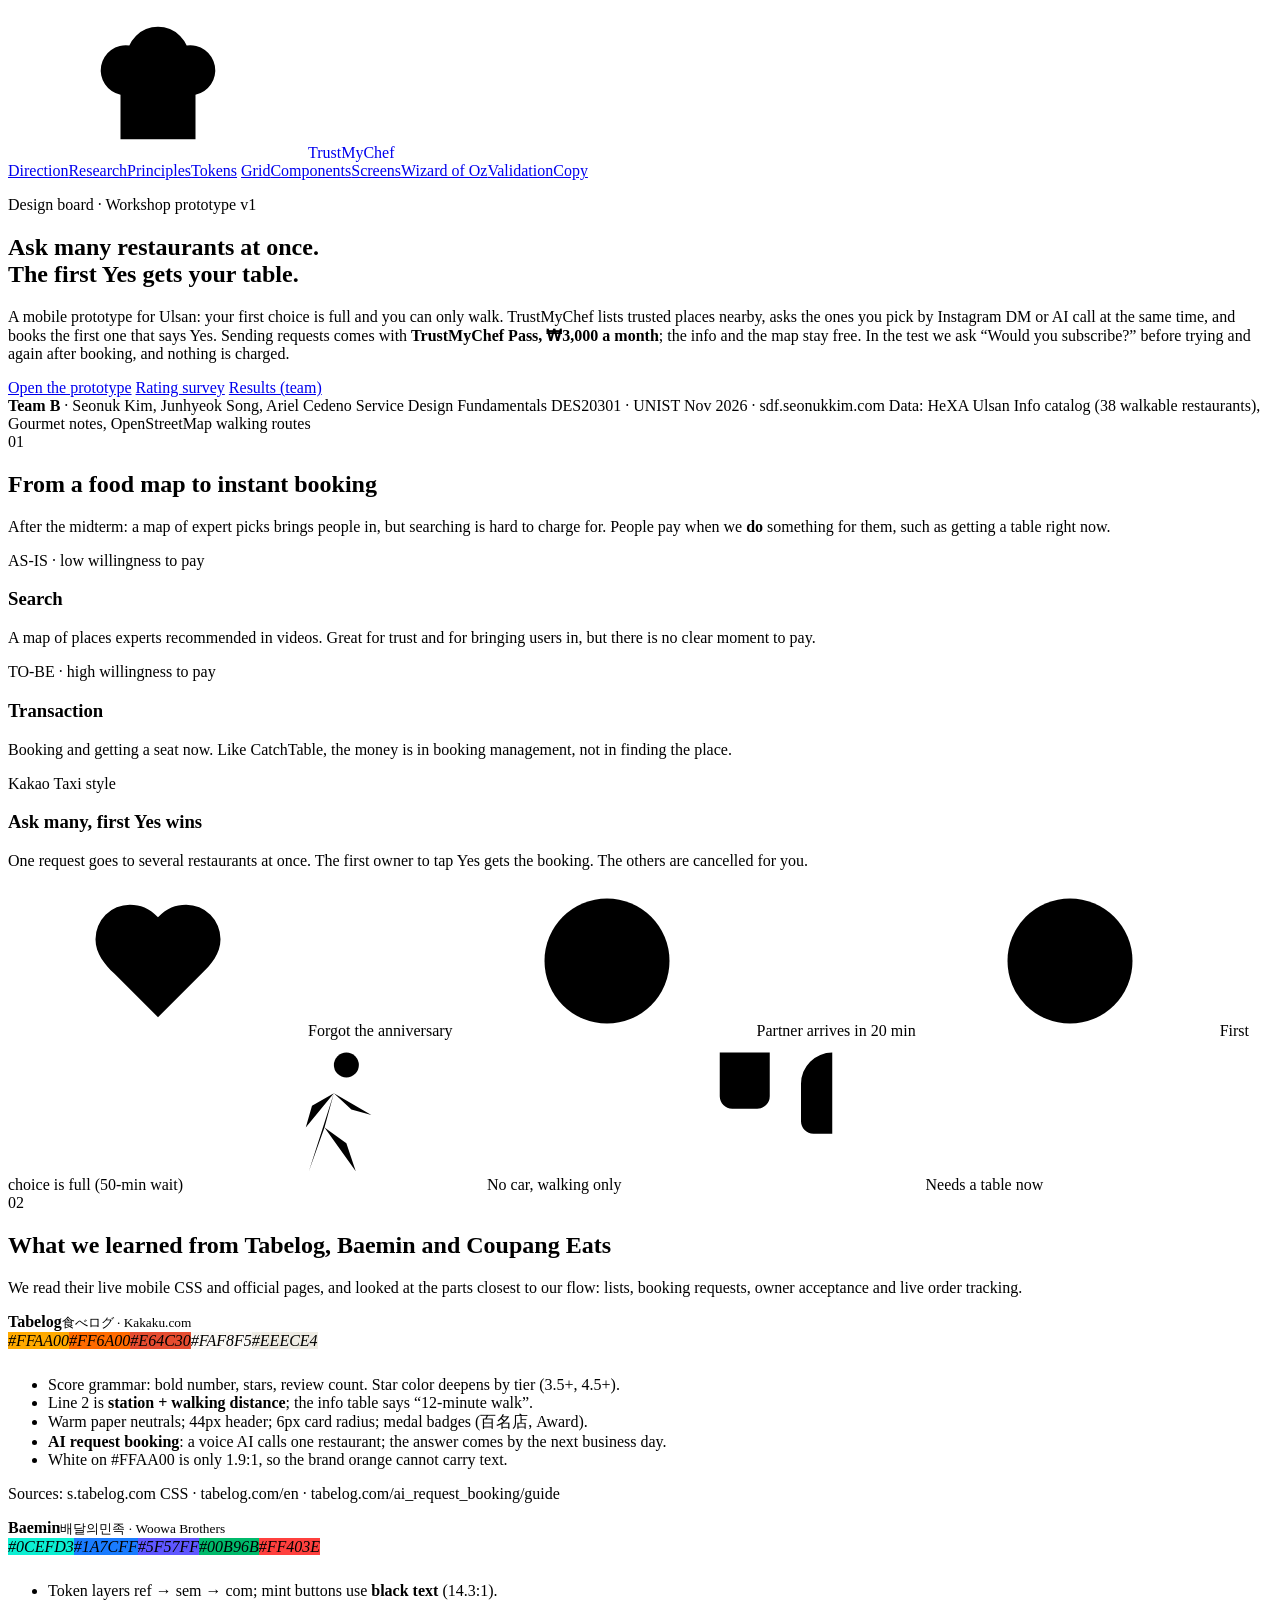
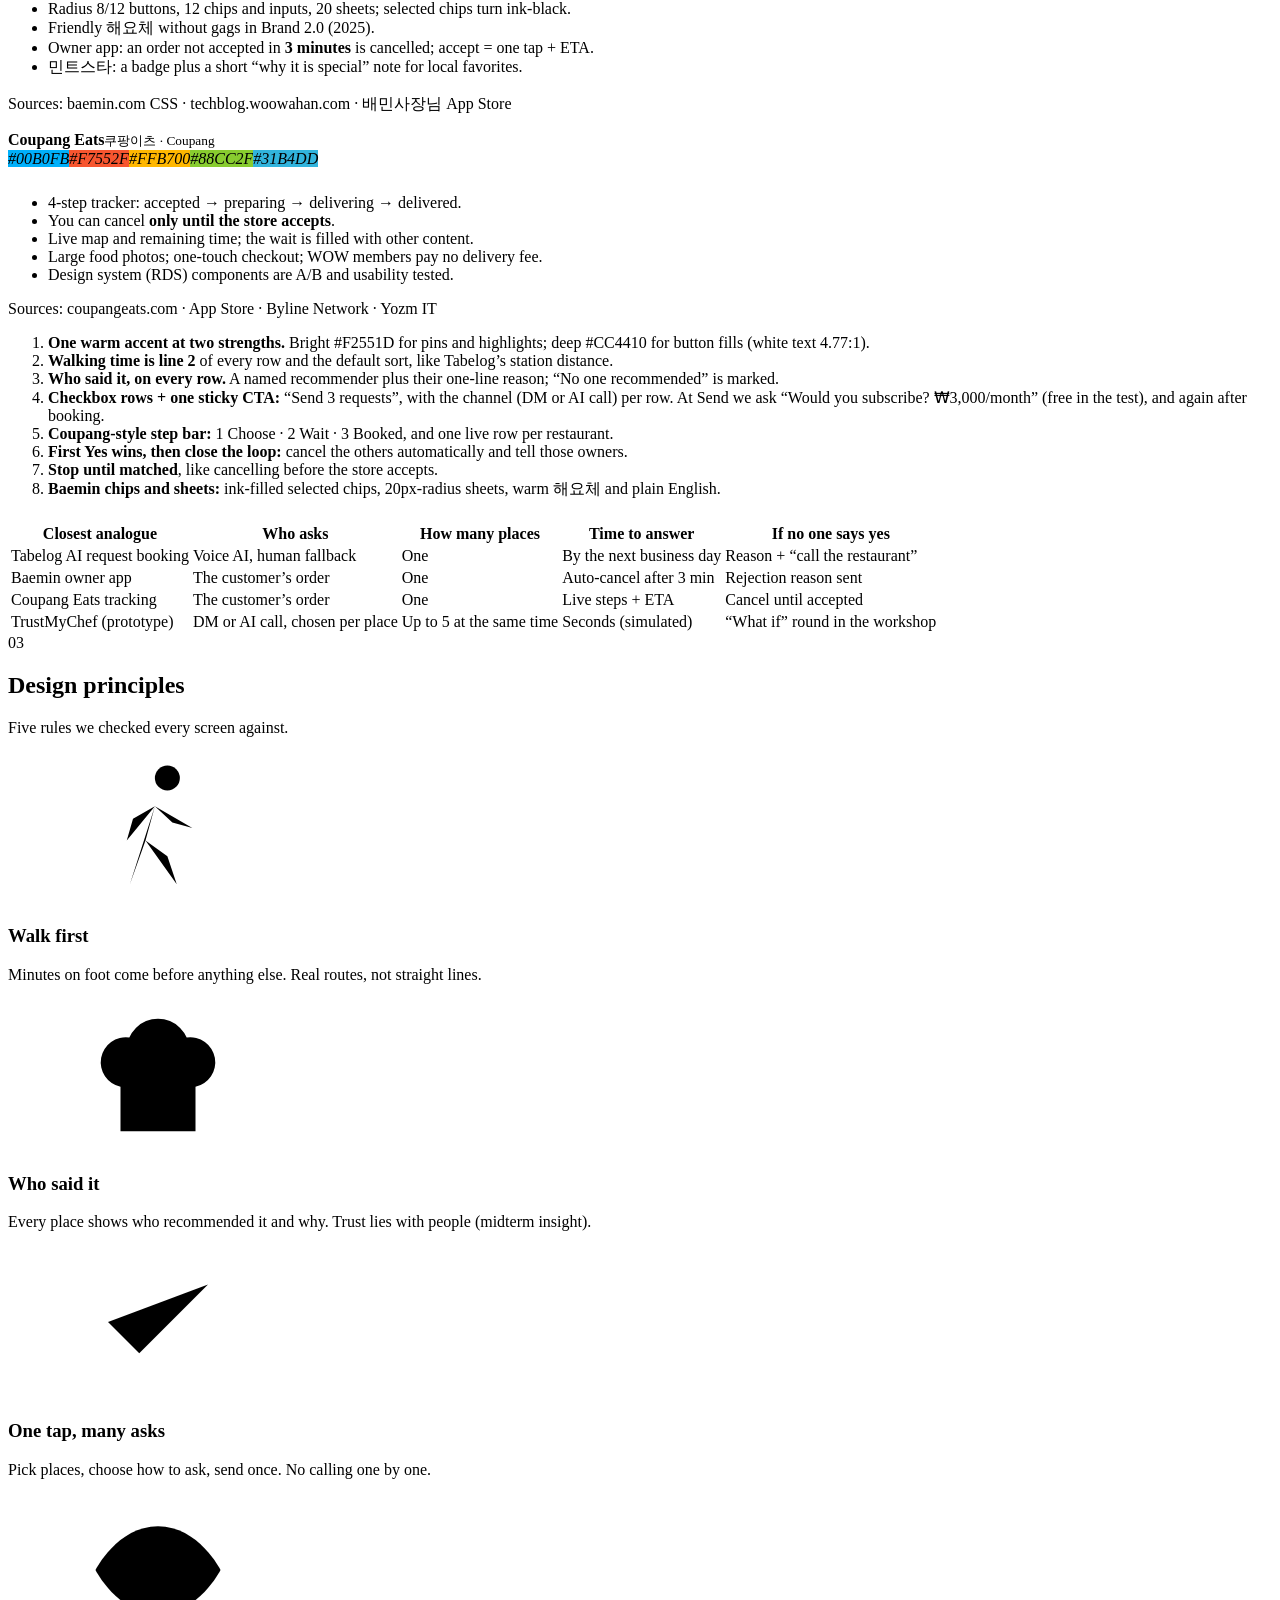
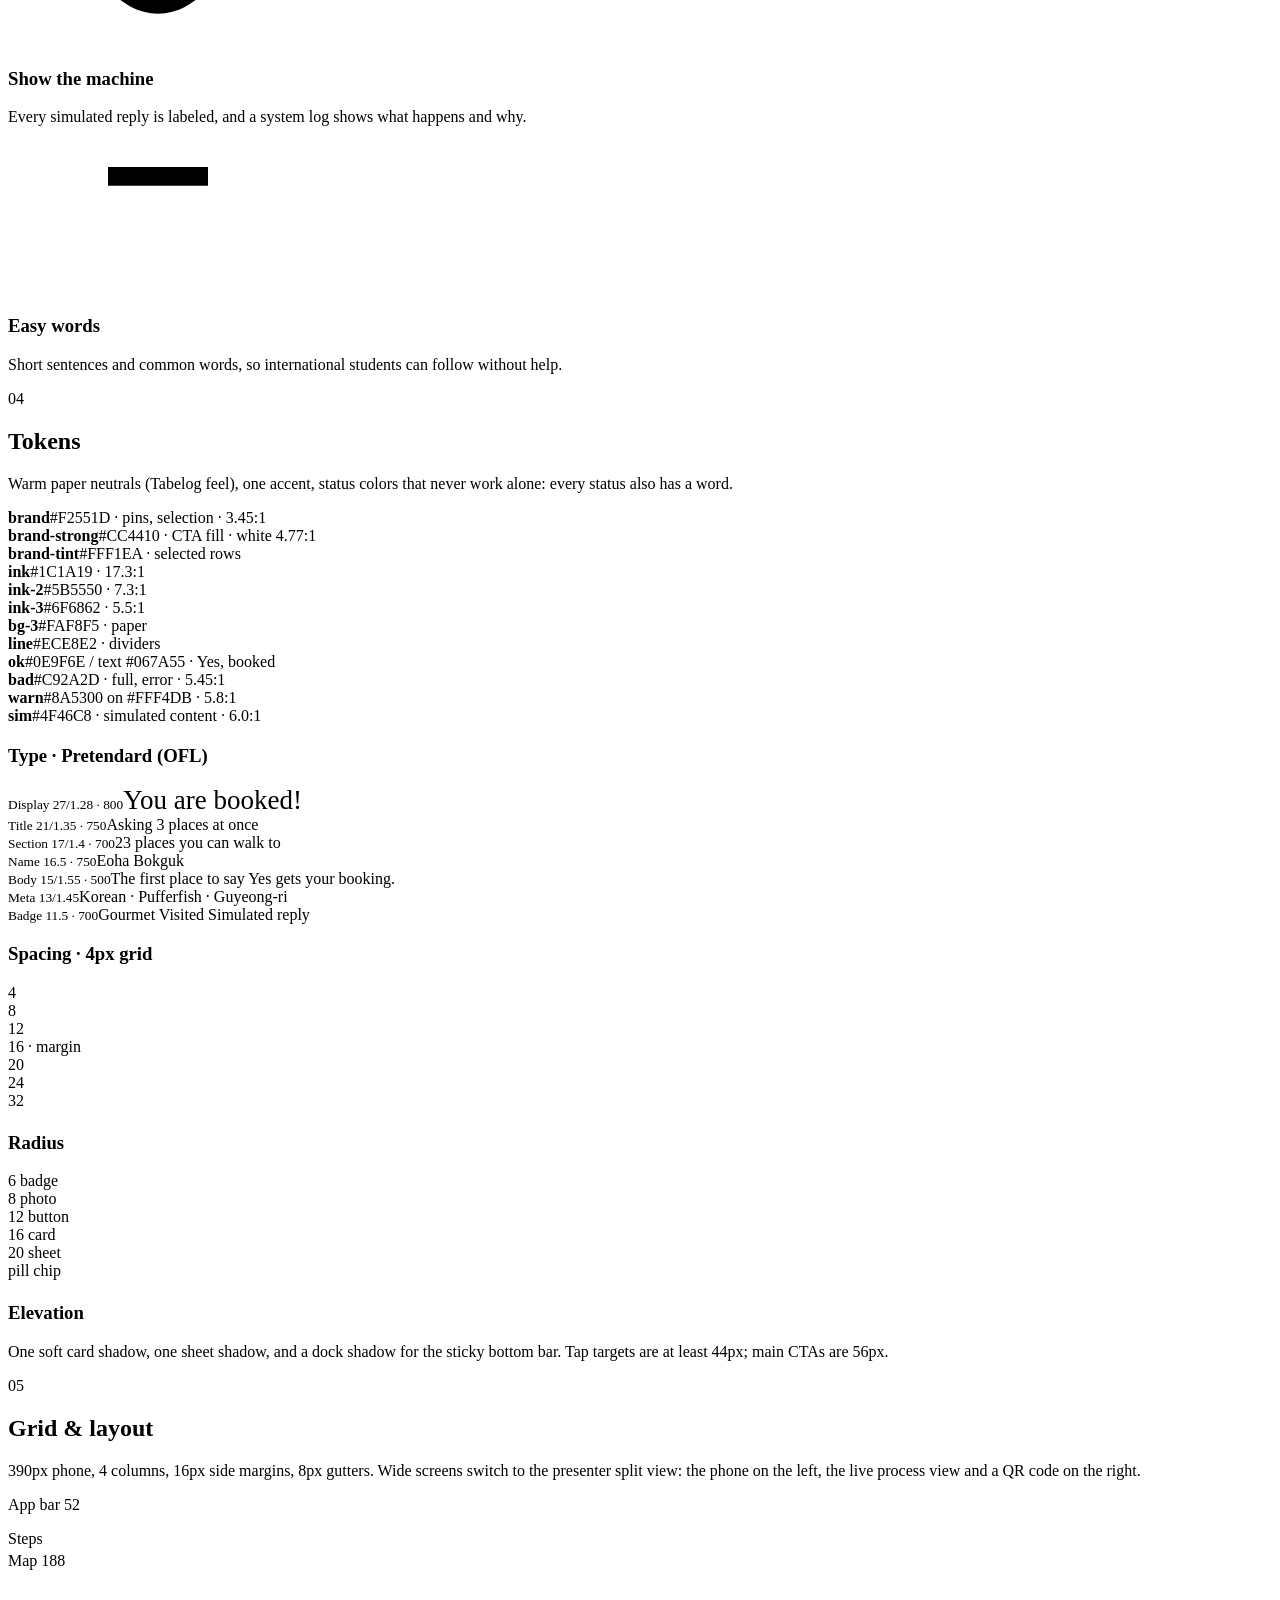
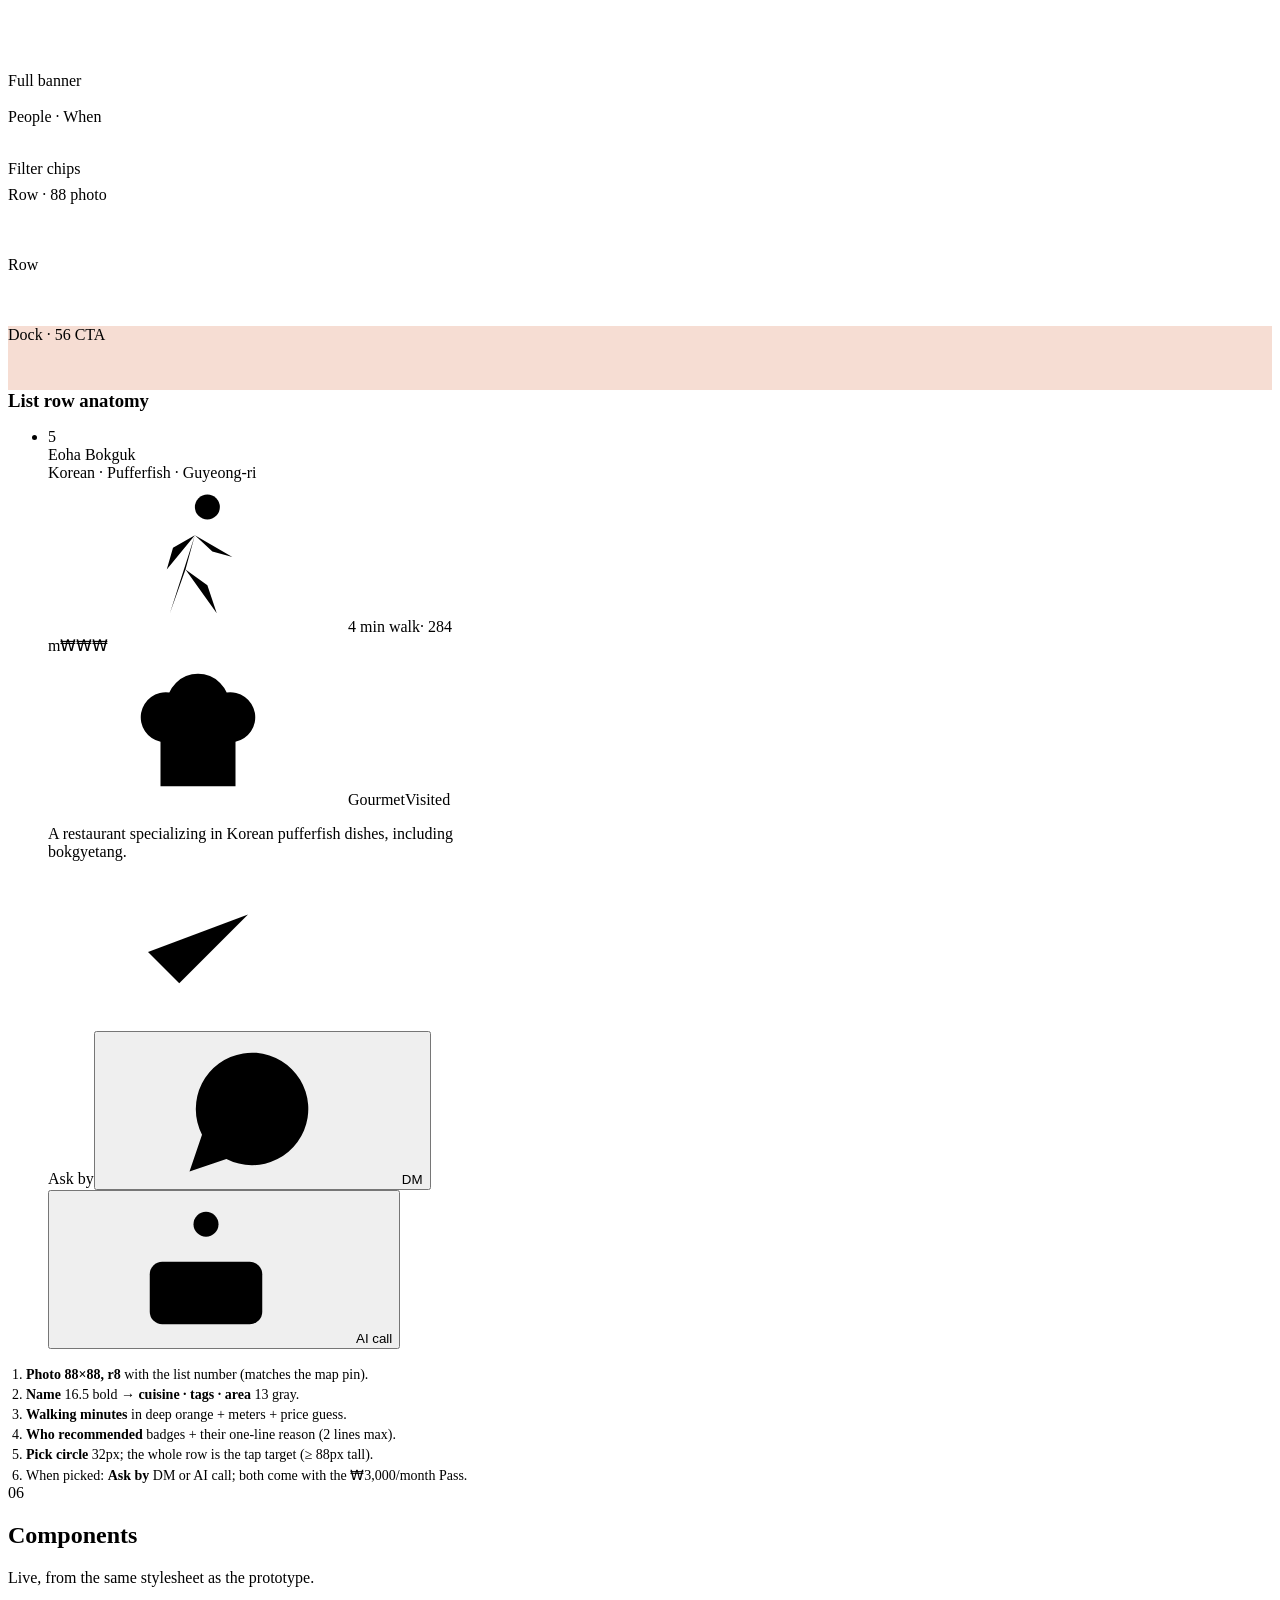
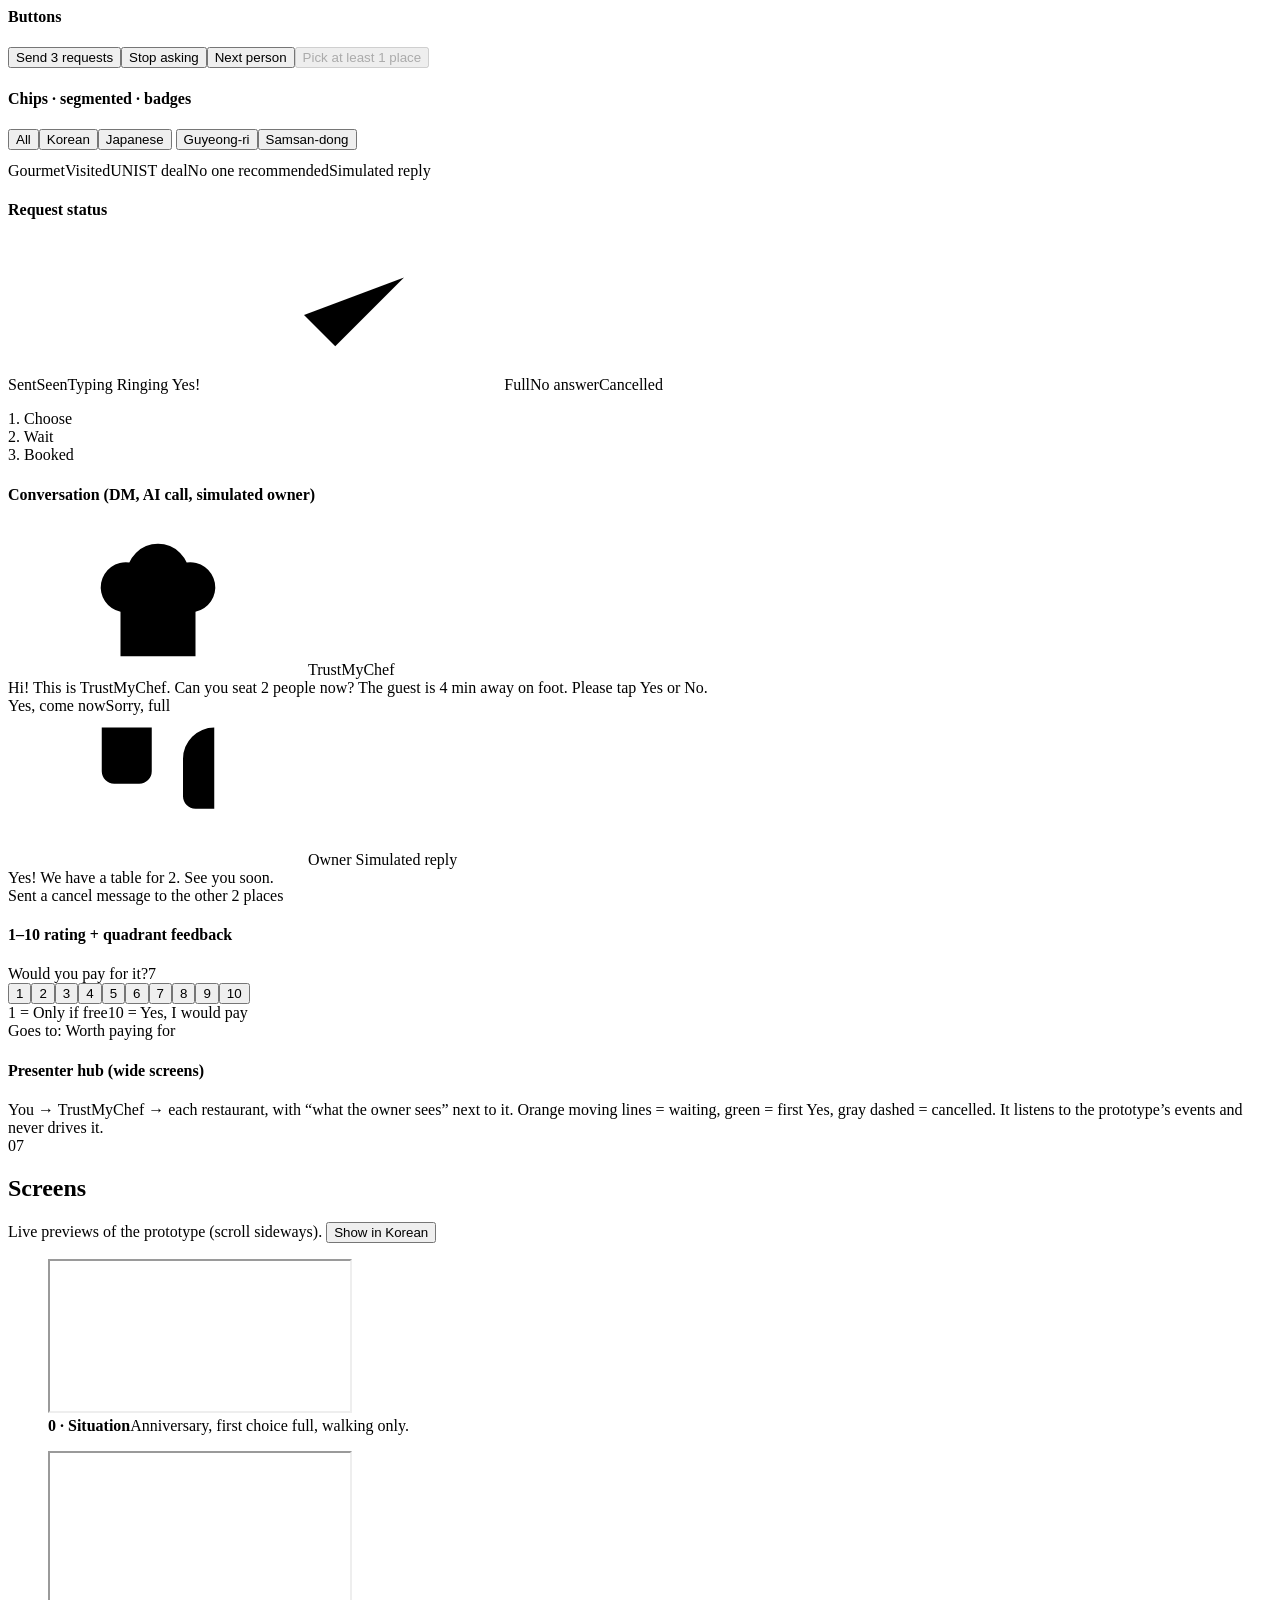
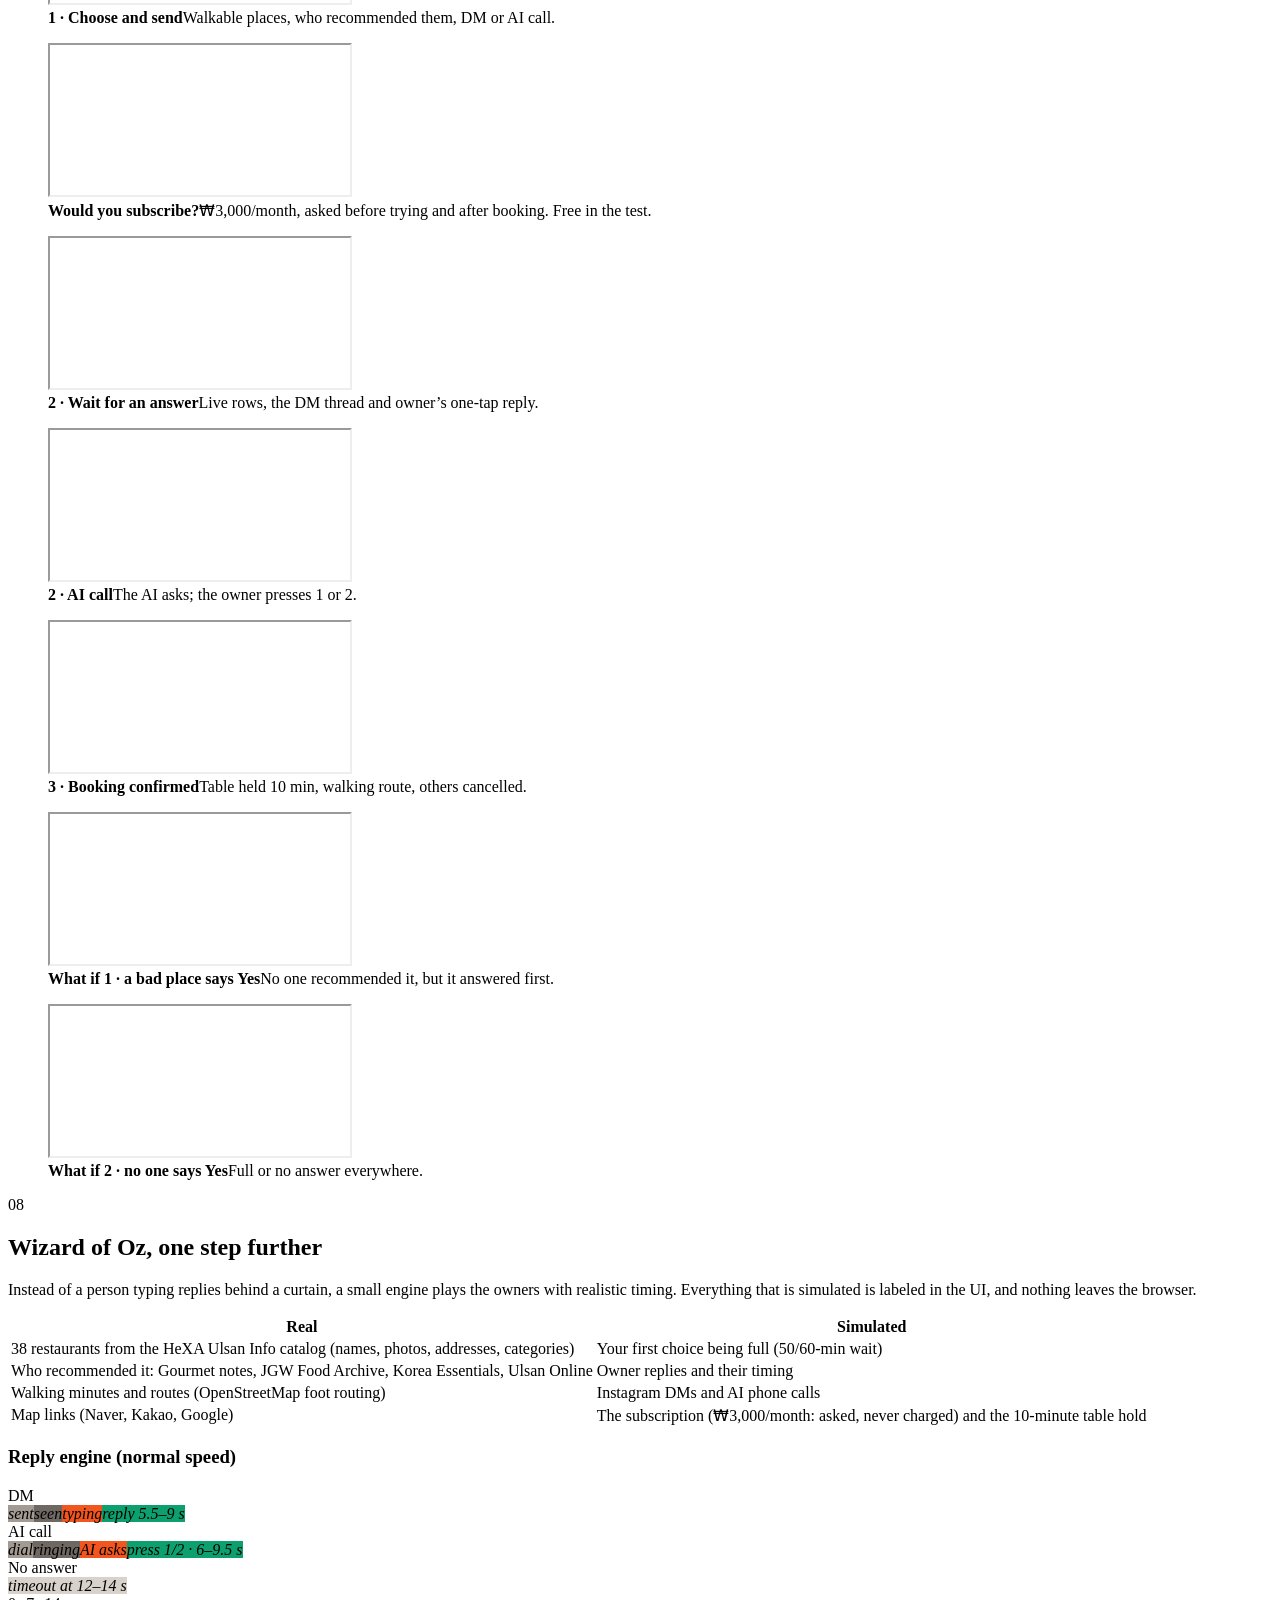
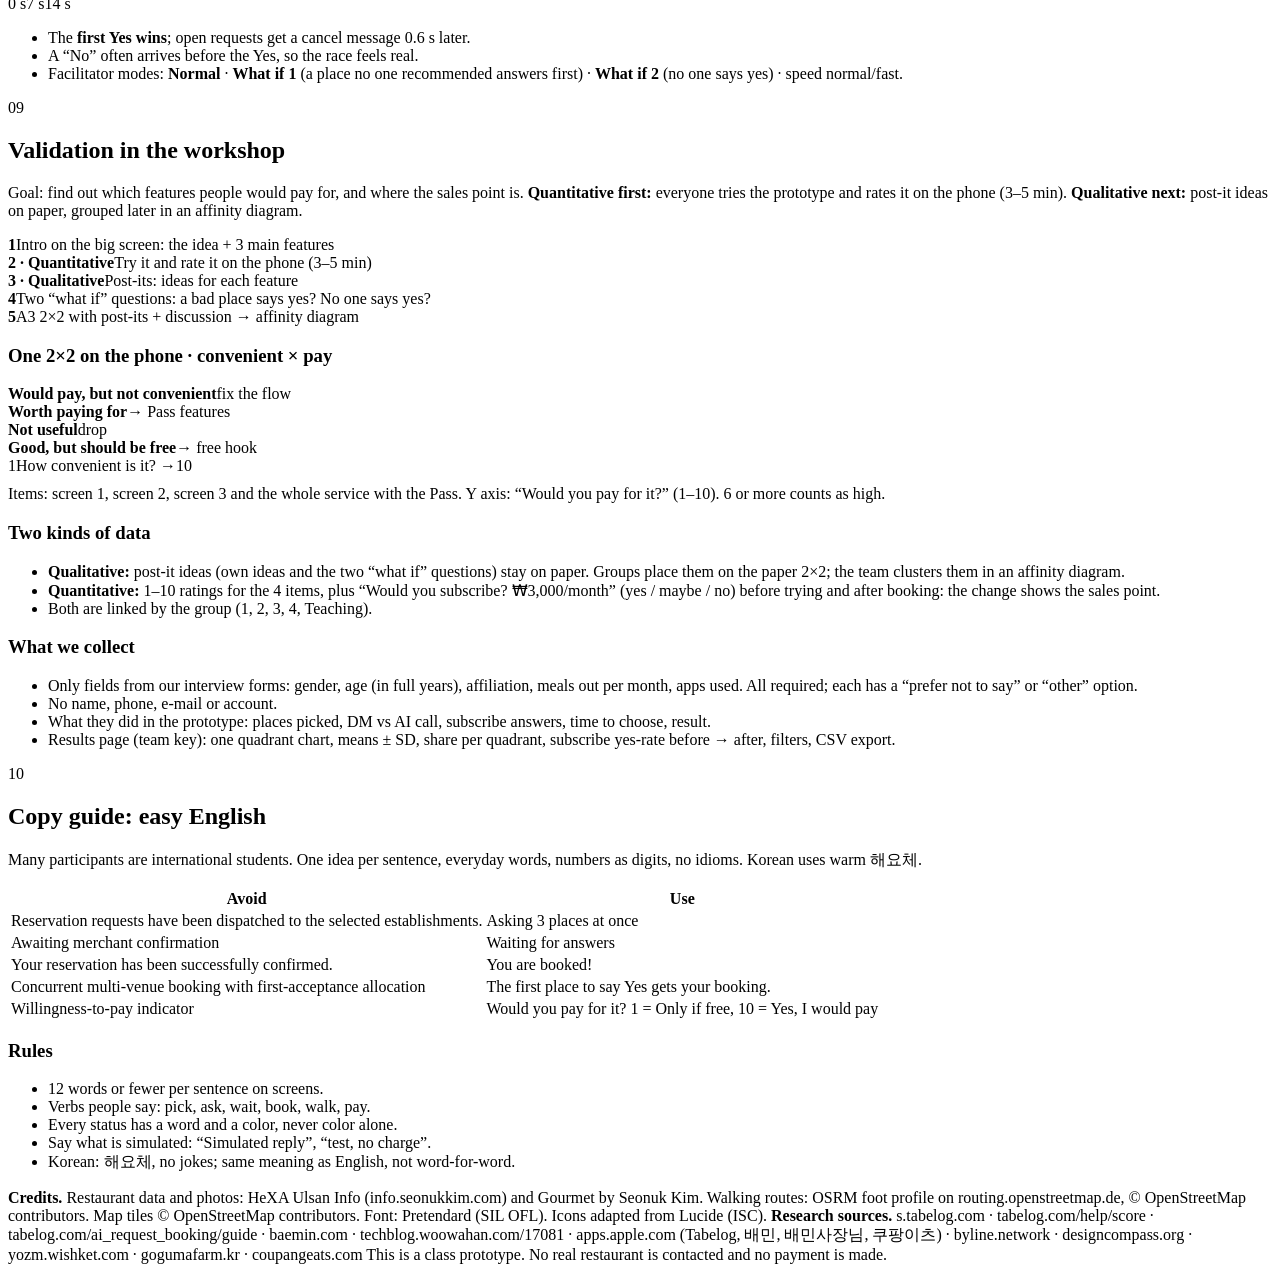
==== public/board/index.html @ 3c722bfa "TrustMyChef workshop prototype (SDF26F Team B) Wizard-of-Oz booking prototype for sdf.seonukkim.com:" ====
<!doctype html>
<html lang="en">
<head>
<meta charset="utf-8">
<meta name="viewport" content="width=device-width, initial-scale=1">
<title>Design Board · TrustMyChef</title>
<meta name="description" content="Design board for the TrustMyChef instant-booking workshop prototype: research, principles, tokens, grid, components, screens, Wizard-of-Oz setup and validation plan.">
<meta name="robots" content="noindex">
<link rel="icon" href="/img/icon.svg" type="image/svg+xml">
<link rel="stylesheet" href="https://cdn.jsdelivr.net/gh/orioncactus/pretendard@v1.3.9/dist/web/variable/pretendardvariable-dynamic-subset.min.css">
<link rel="stylesheet" href="/css/app.css">
<link rel="stylesheet" href="/css/board.css">
</head>
<body class="board">
<svg width="0" height="0" style="position:absolute" aria-hidden="true">
  <defs>
    <symbol id="i-chef" viewBox="0 0 24 24"><path d="M6 13.87A4 4 0 0 1 7.41 6a5.11 5.11 0 0 1 1.05-1.54 5 5 0 0 1 7.08 0A5.11 5.11 0 0 1 16.59 6 4 4 0 0 1 18 13.87V21H6Z"/><path d="M6 17h12"/></symbol>
    <symbol id="i-walk" viewBox="0 0 24 24"><circle cx="13.5" cy="4" r="2"/><path d="M11.5 8.5 10 14l-2.5 7M10 14l3.5 2.5L15 21M11.5 8.5 8 10.5 7 14M11.5 8.5l2.8 2.6 3.2.9"/></symbol>
    <symbol id="i-chat" viewBox="0 0 24 24"><path d="M7.9 20A9 9 0 1 0 4 16.1L2 22Z"/></symbol>
    <symbol id="i-bot" viewBox="0 0 24 24"><rect x="3" y="11" width="18" height="10" rx="2"/><circle cx="12" cy="5" r="2"/><path d="M12 7v4M8 16h.01M16 16h.01"/></symbol>
    <symbol id="i-check" viewBox="0 0 24 24"><path d="M20 6 9 17l-5-5"/></symbol>
    <symbol id="i-eye" viewBox="0 0 24 24"><path d="M2 12s3.5-7 10-7 10 7 10 7-3.5 7-10 7S2 12 2 12Z"/><circle cx="12" cy="12" r="3"/></symbol>
    <symbol id="i-text" viewBox="0 0 24 24"><path d="M4 7V4h16v3M9 20h6M12 4v16"/></symbol>
    <symbol id="i-heart" viewBox="0 0 24 24"><path d="M19 14c1.49-1.46 3-3.21 3-5.5A5.5 5.5 0 0 0 16.5 3c-1.76 0-3 .5-4.5 2-1.5-1.5-2.74-2-4.5-2A5.5 5.5 0 0 0 2 8.5c0 2.3 1.5 4.05 3 5.5l7 7Z"/></symbol>
    <symbol id="i-ban" viewBox="0 0 24 24"><circle cx="12" cy="12" r="10"/><path d="m4.9 4.9 14.2 14.2"/></symbol>
    <symbol id="i-clock" viewBox="0 0 24 24"><circle cx="12" cy="12" r="10"/><path d="M12 6v6l4 2"/></symbol>
    <symbol id="i-utensils" viewBox="0 0 24 24"><path d="M3 2v7c0 1.1.9 2 2 2h4a2 2 0 0 0 2-2V2M7 2v20M21 15V2a5 5 0 0 0-5 5v6c0 1.1.9 2 2 2h3Zm0 0v7"/></symbol>
    <symbol id="i-info" viewBox="0 0 24 24"><circle cx="12" cy="12" r="10"/><path d="M12 16v-4M12 8h.01"/></symbol>
  </defs>
</svg>

<header class="bd-top">
  <a class="brand" href="/" style="text-decoration:none"><span class="brand-mark"><svg class="ic"><use href="#i-chef"/></svg></span>TrustMyChef</a>
  <nav aria-label="Sections">
    <a href="#direction">Direction</a><a href="#research">Research</a><a href="#principles">Principles</a><a href="#tokens">Tokens</a>
    <a href="#grid">Grid</a><a href="#components">Components</a><a href="#screens">Screens</a><a href="#woz">Wizard of Oz</a><a href="#validation">Validation</a><a href="#copy">Copy</a>
  </nav>
</header>

<main class="bd">
  <section class="bd-hero">
    <div>
      <p class="bd-kicker">Design board · Workshop prototype v1</p>
      <h1>Ask many restaurants at once.<br>The first Yes gets your table.</h1>
      <p>A mobile prototype for Ulsan: your first choice is full and you can only walk. TrustMyChef lists trusted places nearby, asks the ones you pick by Instagram DM or AI call at the same time, and books the first one that says Yes. Sending requests comes with <b>TrustMyChef Pass, ₩3,000 a month</b>; the info and the map stay free. In the test we ask “Would you subscribe?” before trying and again after booking, and nothing is charged.</p>
      <div class="bd-links">
        <a class="btn btn-primary btn-sm" href="/">Open the prototype</a>
        <a class="btn btn-line btn-sm" href="/rate">Rating survey</a>
        <a class="btn btn-line btn-sm" href="/results/">Results (team)</a>
      </div>
    </div>
    <div class="bd-meta">
      <span><b>Team B</b> · Seonuk Kim, Junhyeok Song, Ariel Cedeno</span>
      <span>Service Design Fundamentals DES20301 · UNIST</span>
      <span>Nov 2026 · sdf.seonukkim.com</span>
      <span>Data: HeXA Ulsan Info catalog (38 walkable restaurants), Gourmet notes, OpenStreetMap walking routes</span>
    </div>
  </section>

  <!-- 01 -->
  <section class="bd-sec" id="direction">
    <header><span class="n">01</span><h2>From a food map to instant booking</h2>
      <p>After the midterm: a map of expert picks brings people in, but searching is hard to charge for. People pay when we <b>do</b> something for them, such as getting a table right now.</p></header>
    <div class="grid3">
      <div class="card"><span class="tag-lo">AS-IS · low willingness to pay</span><h3>Search</h3><p>A map of places experts recommended in videos. Great for trust and for bringing users in, but there is no clear moment to pay.</p></div>
      <div class="card"><span class="tag-hi">TO-BE · high willingness to pay</span><h3>Transaction</h3><p>Booking and getting a seat now. Like CatchTable, the money is in booking management, not in finding the place.</p></div>
      <div class="card"><span class="tag-hi">Kakao Taxi style</span><h3>Ask many, first Yes wins</h3><p>One request goes to several restaurants at once. The first owner to tap Yes gets the booking. The others are cancelled for you.</p></div>
    </div>
    <div class="persona">
      <span><svg class="ic sm"><use href="#i-heart"/></svg>Forgot the anniversary</span>
      <span><svg class="ic sm"><use href="#i-clock"/></svg>Partner arrives in 20 min</span>
      <span><svg class="ic sm"><use href="#i-ban"/></svg>First choice is full (50-min wait)</span>
      <span><svg class="ic sm"><use href="#i-walk"/></svg>No car, walking only</span>
      <span><svg class="ic sm"><use href="#i-utensils"/></svg>Needs a table now</span>
    </div>
  </section>

  <!-- 02 -->
  <section class="bd-sec" id="research">
    <header><span class="n">02</span><h2>What we learned from Tabelog, Baemin and Coupang Eats</h2>
      <p>We read their live mobile CSS and official pages, and looked at the parts closest to our flow: lists, booking requests, owner acceptance and live order tracking.</p></header>
    <div class="grid3">
      <div class="card">
        <div class="brand-row"><i class="brand-dot" style="background:#FFAA00"></i><div><b>Tabelog</b><small>食べログ · Kakaku.com</small></div></div>
        <div class="sw-row"><i style="background:#FFAA00"><span>#FFAA00</span></i><i style="background:#FF6A00"><span>#FF6A00</span></i><i style="background:#E64C30"><span>#E64C30</span></i><i style="background:#FAF8F5"><span>#FAF8F5</span></i><i style="background:#EEECE4"><span>#EEECE4</span></i></div>
        <ul style="margin-top:26px">
          <li>Score grammar: bold number, stars, review count. Star color deepens by tier (3.5+, 4.5+).</li>
          <li>Line 2 is <b>station + walking distance</b>; the info table says “12-minute walk”.</li>
          <li>Warm paper neutrals; 44px header; 6px card radius; medal badges (百名店, Award).</li>
          <li><b>AI request booking</b>: a voice AI calls one restaurant; the answer comes by the next business day.</li>
          <li>White on #FFAA00 is only 1.9:1, so the brand orange cannot carry text.</li>
        </ul>
        <p class="src">Sources: s.tabelog.com CSS · tabelog.com/en · tabelog.com/ai_request_booking/guide</p>
      </div>
      <div class="card">
        <div class="brand-row"><i class="brand-dot" style="background:#0CEFD3"></i><div><b>Baemin</b><small>배달의민족 · Woowa Brothers</small></div></div>
        <div class="sw-row"><i style="background:#0CEFD3"><span>#0CEFD3</span></i><i style="background:#1A7CFF"><span>#1A7CFF</span></i><i style="background:#5F57FF"><span>#5F57FF</span></i><i style="background:#00B96B"><span>#00B96B</span></i><i style="background:#FF403E"><span>#FF403E</span></i></div>
        <ul style="margin-top:26px">
          <li>Token layers ref → sem → com; mint buttons use <b>black text</b> (14.3:1).</li>
          <li>Radius 8/12 buttons, 12 chips and inputs, 20 sheets; selected chips turn ink-black.</li>
          <li>Friendly 해요체 without gags in Brand 2.0 (2025).</li>
          <li>Owner app: an order not accepted in <b>3 minutes</b> is cancelled; accept = one tap + ETA.</li>
          <li>민트스타: a badge plus a short “why it is special” note for local favorites.</li>
        </ul>
        <p class="src">Sources: baemin.com CSS · techblog.woowahan.com · 배민사장님 App Store</p>
      </div>
      <div class="card">
        <div class="brand-row"><i class="brand-dot" style="background:#00B0FB"></i><div><b>Coupang Eats</b><small>쿠팡이츠 · Coupang</small></div></div>
        <div class="sw-row"><i style="background:#00B0FB"><span>#00B0FB</span></i><i style="background:#F7552F"><span>#F7552F</span></i><i style="background:#FFB700"><span>#FFB700</span></i><i style="background:#88CC2F"><span>#88CC2F</span></i><i style="background:#31B4DD"><span>#31B4DD</span></i></div>
        <ul style="margin-top:26px">
          <li>4-step tracker: accepted → preparing → delivering → delivered.</li>
          <li>You can cancel <b>only until the store accepts</b>.</li>
          <li>Live map and remaining time; the wait is filled with other content.</li>
          <li>Large food photos; one-touch checkout; WOW members pay no delivery fee.</li>
          <li>Design system (RDS) components are A/B and usability tested.</li>
        </ul>
        <p class="src">Sources: coupangeats.com · App Store · Byline Network · Yozm IT</p>
      </div>
    </div>
    <ol class="took">
      <li><span><b>One warm accent at two strengths.</b> Bright #F2551D for pins and highlights; deep #CC4410 for button fills (white text 4.77:1).</span></li>
      <li><span><b>Walking time is line 2</b> of every row and the default sort, like Tabelog’s station distance.</span></li>
      <li><span><b>Who said it, on every row.</b> A named recommender plus their one-line reason; “No one recommended” is marked.</span></li>
      <li><span><b>Checkbox rows + one sticky CTA:</b> “Send 3 requests”, with the channel (DM or AI call) per row. At Send we ask “Would you subscribe? ₩3,000/month” (free in the test), and again after booking.</span></li>
      <li><span><b>Coupang-style step bar:</b> 1 Choose · 2 Wait · 3 Booked, and one live row per restaurant.</span></li>
      <li><span><b>First Yes wins, then close the loop:</b> cancel the others automatically and tell those owners.</span></li>
      <li><span><b>Stop until matched</b>, like cancelling before the store accepts.</span></li>
      <li><span><b>Baemin chips and sheets:</b> ink-filled selected chips, 20px-radius sheets, warm 해요체 and plain English.</span></li>
    </ol>
    <div style="margin-top:22px">
      <table class="bt">
        <thead><tr><th>Closest analogue</th><th>Who asks</th><th>How many places</th><th>Time to answer</th><th>If no one says yes</th></tr></thead>
        <tbody>
          <tr><td>Tabelog AI request booking</td><td>Voice AI, human fallback</td><td>One</td><td>By the next business day</td><td>Reason + “call the restaurant”</td></tr>
          <tr><td>Baemin owner app</td><td>The customer’s order</td><td>One</td><td>Auto-cancel after 3 min</td><td>Rejection reason sent</td></tr>
          <tr><td>Coupang Eats tracking</td><td>The customer’s order</td><td>One</td><td>Live steps + ETA</td><td>Cancel until accepted</td></tr>
          <tr><td class="us">TrustMyChef (prototype)</td><td class="us">DM or AI call, chosen per place</td><td class="us">Up to 5 at the same time</td><td class="us">Seconds (simulated)</td><td class="us">“What if” round in the workshop</td></tr>
        </tbody>
      </table>
    </div>
  </section>

  <!-- 03 -->
  <section class="bd-sec" id="principles">
    <header><span class="n">03</span><h2>Design principles</h2><p>Five rules we checked every screen against.</p></header>
    <div class="prin">
      <div class="card"><div class="ic-big"><svg class="ic"><use href="#i-walk"/></svg></div><h3>Walk first</h3><p>Minutes on foot come before anything else. Real routes, not straight lines.</p></div>
      <div class="card"><div class="ic-big"><svg class="ic"><use href="#i-chef"/></svg></div><h3>Who said it</h3><p>Every place shows who recommended it and why. Trust lies with people (midterm insight).</p></div>
      <div class="card"><div class="ic-big"><svg class="ic"><use href="#i-check"/></svg></div><h3>One tap, many asks</h3><p>Pick places, choose how to ask, send once. No calling one by one.</p></div>
      <div class="card"><div class="ic-big"><svg class="ic"><use href="#i-eye"/></svg></div><h3>Show the machine</h3><p>Every simulated reply is labeled, and a system log shows what happens and why.</p></div>
      <div class="card"><div class="ic-big"><svg class="ic"><use href="#i-text"/></svg></div><h3>Easy words</h3><p>Short sentences and common words, so international students can follow without help.</p></div>
    </div>
  </section>

  <!-- 04 -->
  <section class="bd-sec" id="tokens">
    <header><span class="n">04</span><h2>Tokens</h2><p>Warm paper neutrals (Tabelog feel), one accent, status colors that never work alone: every status also has a word.</p></header>
    <div class="swatches">
      <div class="swatch"><i style="background:#F2551D"></i><div><b>brand</b>#F2551D · pins, selection · 3.45:1</div></div>
      <div class="swatch"><i style="background:#CC4410"></i><div><b>brand-strong</b>#CC4410 · CTA fill · white 4.77:1</div></div>
      <div class="swatch"><i style="background:#FFF1EA"></i><div><b>brand-tint</b>#FFF1EA · selected rows</div></div>
      <div class="swatch"><i style="background:#1C1A19"></i><div><b>ink</b>#1C1A19 · 17.3:1</div></div>
      <div class="swatch"><i style="background:#5B5550"></i><div><b>ink-2</b>#5B5550 · 7.3:1</div></div>
      <div class="swatch"><i style="background:#6F6862"></i><div><b>ink-3</b>#6F6862 · 5.5:1</div></div>
      <div class="swatch"><i style="background:#FAF8F5"></i><div><b>bg-3</b>#FAF8F5 · paper</div></div>
      <div class="swatch"><i style="background:#ECE8E2"></i><div><b>line</b>#ECE8E2 · dividers</div></div>
      <div class="swatch"><i style="background:#0E9F6E"></i><div><b>ok</b>#0E9F6E / text #067A55 · Yes, booked</div></div>
      <div class="swatch"><i style="background:#C92A2D"></i><div><b>bad</b>#C92A2D · full, error · 5.45:1</div></div>
      <div class="swatch"><i style="background:#8A5300"></i><div><b>warn</b>#8A5300 on #FFF4DB · 5.8:1</div></div>
      <div class="swatch"><i style="background:#4F46C8"></i><div><b>sim</b>#4F46C8 · simulated content · 6.0:1</div></div>
    </div>
    <div class="grid2" style="margin-top:20px">
      <div class="card">
        <h3>Type · Pretendard (OFL)</h3>
        <div class="type-row"><small>Display 27/1.28 · 800</small><span class="h-display" style="font-size:27px">You are booked!</span></div>
        <div class="type-row"><small>Title 21/1.35 · 750</small><span class="h-title">Asking 3 places at once</span></div>
        <div class="type-row"><small>Section 17/1.4 · 700</small><span class="h-sec">23 places you can walk to</span></div>
        <div class="type-row"><small>Name 16.5 · 750</small><span class="row-name">Eoha Bokguk</span></div>
        <div class="type-row"><small>Body 15/1.55 · 500</small><span class="t-body">The first place to say Yes gets your booking.</span></div>
        <div class="type-row"><small>Meta 13/1.45</small><span class="t-meta">Korean · Pufferfish · Guyeong-ri</span></div>
        <div class="type-row" style="border:0"><small>Badge 11.5 · 700</small><span><span class="badge o">Gourmet</span> <span class="badge g">Visited</span> <span class="badge sim">Simulated reply</span></span></div>
      </div>
      <div class="card">
        <h3>Spacing · 4px grid</h3>
        <div class="space-row">
          <div><i style="width:4px;height:4px"></i>4</div><div><i style="width:8px;height:8px"></i>8</div><div><i style="width:12px;height:12px"></i>12</div>
          <div><i style="width:16px;height:16px"></i>16 · margin</div><div><i style="width:20px;height:20px"></i>20</div><div><i style="width:24px;height:24px"></i>24</div><div><i style="width:32px;height:32px"></i>32</div>
        </div>
        <h3 style="margin-top:22px">Radius</h3>
        <div class="radius-row"><div style="border-radius:6px">6 badge</div><div style="border-radius:8px">8 photo</div><div style="border-radius:12px">12 button</div><div style="border-radius:16px">16 card</div><div style="border-radius:20px">20 sheet</div><div style="border-radius:999px">pill chip</div></div>
        <h3 style="margin-top:22px">Elevation</h3>
        <p>One soft card shadow, one sheet shadow, and a dock shadow for the sticky bottom bar. Tap targets are at least 44px; main CTAs are 56px.</p>
      </div>
    </div>
  </section>

  <!-- 05 -->
  <section class="bd-sec" id="grid">
    <header><span class="n">05</span><h2>Grid &amp; layout</h2><p>390px phone, 4 columns, 16px side margins, 8px gutters. Wide screens switch to the presenter split view: the phone on the left, the live process view and a QR code on the right.</p></header>
    <div class="grid3">
      <div>
        <div class="phone-mock">
          <div class="cols"><i></i><i></i><i></i><i></i></div>
          <div class="blk" style="top:14px;height:34px">App bar 52</div>
          <div class="blk" style="top:56px;height:22px">Steps</div>
          <div class="blk" style="top:84px;height:120px">Map 188</div>
          <div class="blk" style="top:212px;height:36px">Full banner</div>
          <div class="blk" style="top:256px;height:52px">People · When</div>
          <div class="blk" style="top:316px;height:26px">Filter chips</div>
          <div class="blk" style="top:350px;height:70px">Row · 88 photo</div>
          <div class="blk" style="top:426px;height:70px">Row</div>
          <div class="blk" style="top:530px;height:64px;background:rgba(204,68,16,.18)">Dock · 56 CTA</div>
        </div>
      </div>
      <div class="anat" style="grid-column:span 2">
        <h3 style="margin:0 0 16px">List row anatomy</h3>
        <ul class="list" style="max-width:420px">
          <li class="row sel" style="pointer-events:none">
            <span class="thumb"><img src="/img/p/eoha-bokguk-480.webp" alt=""><span class="ord">5</span></span>
            <div class="row-main">
              <div class="row-name">Eoha Bokguk</div>
              <div class="row-meta">Korean · Pufferfish · Guyeong-ri</div>
              <div class="walk"><svg class="ic sm"><use href="#i-walk"/></svg>4 min walk<span class="dist">· 284 m</span><span class="price">₩₩₩</span></div>
              <div class="who"><span class="badge o"><svg class="ic xs"><use href="#i-chef"/></svg>Gourmet</span><span class="badge g">Visited</span></div>
              <p class="quote">A restaurant specializing in Korean pufferfish dishes, including bokgyetang.</p>
            </div>
            <span class="pick"><svg class="ic"><use href="#i-check"/></svg></span>
            <div class="chan"><span class="lbl">Ask by</span><button aria-pressed="true"><svg class="ic sm"><use href="#i-chat"/></svg>DM</button><button aria-pressed="false"><svg class="ic sm"><use href="#i-bot"/></svg>AI call</button></div>
          </li>
        </ul>
        <ol style="margin:18px 0 0;padding-left:18px;color:var(--ink-2);font-size:14px;display:grid;gap:4px">
          <li><b>Photo 88×88, r8</b> with the list number (matches the map pin).</li>
          <li><b>Name</b> 16.5 bold → <b>cuisine · tags · area</b> 13 gray.</li>
          <li><b>Walking minutes</b> in deep orange + meters + price guess.</li>
          <li><b>Who recommended</b> badges + their one-line reason (2 lines max).</li>
          <li><b>Pick circle</b> 32px; the whole row is the tap target (≥ 88px tall).</li>
          <li>When picked: <b>Ask by</b> DM or AI call; both come with the ₩3,000/month Pass.</li>
        </ol>
      </div>
    </div>
  </section>

  <!-- 06 -->
  <section class="bd-sec" id="components">
    <header><span class="n">06</span><h2>Components</h2><p>Live, from the same stylesheet as the prototype.</p></header>
    <div class="grid2">
      <div class="comp-block"><h4>Buttons</h4><div class="comp-row">
        <button class="btn btn-primary">Send 3 requests</button><button class="btn btn-line">Stop asking</button><button class="btn btn-dark">Next person</button><button class="btn btn-primary" disabled>Pick at least 1 place</button></div></div>
      <div class="comp-block"><h4>Chips · segmented · badges</h4><div class="comp-row">
        <button class="chip" aria-pressed="true">All</button><button class="chip">Korean</button><button class="chip">Japanese</button>
        <span class="seg-ctl"><button aria-pressed="true">Guyeong-ri</button><button>Samsan-dong</button></span></div>
        <div class="comp-row" style="margin-top:12px"><span class="badge o">Gourmet</span><span class="badge g">Visited</span><span class="badge ok">UNIST deal</span><span class="badge line">No one recommended</span><span class="badge sim">Simulated reply</span></div></div>
      <div class="comp-block"><h4>Request status</h4><div class="comp-row">
        <span class="st wait">Sent</span><span class="st wait">Seen</span><span class="st live">Typing <span class="typing"><i></i><i></i><i></i></span></span><span class="st live">Ringing <span class="wave"><i></i><i></i><i></i><i></i></span></span>
        <span class="st yes">Yes! <svg class="ic xs"><use href="#i-check"/></svg></span><span class="st no">Full</span><span class="st off">No answer</span><span class="st off">Cancelled</span></div>
        <div class="steps" style="padding:16px 0 0"><div class="seg done"><i></i><span>1. Choose</span></div><div class="seg now"><i></i><span>2. Wait</span></div><div class="seg"><i></i><span>3. Booked</span></div></div></div>
      <div class="comp-block"><h4>Conversation (DM, AI call, simulated owner)</h4>
        <div class="thread">
          <div class="msg tmc"><div class="who-l"><svg class="ic xs"><use href="#i-chef"/></svg>TrustMyChef</div>Hi! This is TrustMyChef. Can you seat 2 people now? The guest is 4 min away on foot. Please tap Yes or No.<div class="qr"><span class="picked">Yes, come now</span><span>Sorry, full</span></div></div>
          <div class="msg owner"><div class="who-l"><svg class="ic xs"><use href="#i-utensils"/></svg>Owner <span class="badge sim">Simulated reply</span></div>Yes! We have a table for 2. See you soon.</div>
          <div class="msg sys">Sent a cancel message to the other 2 places</div>
        </div></div>
      <div class="comp-block"><h4>1–10 rating + quadrant feedback</h4>
        <div class="scale-q"><span>Would you pay for it?</span><output>7</output></div>
        <div class="scale"><button>1</button><button>2</button><button>3</button><button>4</button><button>5</button><button>6</button><button aria-pressed="true">7</button><button>8</button><button>9</button><button>10</button></div>
        <div class="scale-ends"><span>1 = Only if free</span><span>10 = Yes, I would pay</span></div>
        <div class="quad-line"><span class="quad-mini"><i style="left:75%;bottom:65%"></i></span><span>Goes to: <span class="quad-name q-mp">Worth paying for</span></span></div></div>
      <div class="comp-block"><h4>Presenter hub (wide screens)</h4>
        <p class="t-sub" style="margin:0">You → TrustMyChef → each restaurant, with “what the owner sees” next to it. Orange moving lines = waiting, green = first Yes, gray dashed = cancelled. It listens to the prototype’s events and never drives it.</p></div>
    </div>
  </section>

  <!-- 07 -->
  <section class="bd-sec" id="screens">
    <header><span class="n">07</span><h2>Screens</h2><p>Live previews of the prototype (scroll sideways). <button class="link-btn" id="lang-toggle" type="button">Show in Korean</button></p></header>
    <div class="screens" id="shots">
      <figure><div class="frame"><iframe data-shot="intro" title="Intro" loading="lazy"></iframe></div><figcaption><b>0 · Situation</b>Anniversary, first choice full, walking only.</figcaption></figure>
      <figure><div class="frame"><iframe data-shot="choose" title="Choose" loading="lazy"></iframe></div><figcaption><b>1 · Choose and send</b>Walkable places, who recommended them, DM or AI call.</figcaption></figure>
      <figure><div class="frame"><iframe data-shot="pass" title="Pass" loading="lazy"></iframe></div><figcaption><b>Would you subscribe?</b>₩3,000/month, asked before trying and after booking. Free in the test.</figcaption></figure>
      <figure><div class="frame"><iframe data-shot="wait" title="Wait" loading="lazy"></iframe></div><figcaption><b>2 · Wait for an answer</b>Live rows, the DM thread and owner’s one-tap reply.</figcaption></figure>
      <figure><div class="frame"><iframe data-shot="call" title="AI call" loading="lazy"></iframe></div><figcaption><b>2 · AI call</b>The AI asks; the owner presses 1 or 2.</figcaption></figure>
      <figure><div class="frame"><iframe data-shot="booked" title="Booked" loading="lazy"></iframe></div><figcaption><b>3 · Booking confirmed</b>Table held 10 min, walking route, others cancelled.</figcaption></figure>
      <figure><div class="frame"><iframe data-shot="bad" title="What if 1" loading="lazy"></iframe></div><figcaption><b>What if 1 · a bad place says Yes</b>No one recommended it, but it answered first.</figcaption></figure>
      <figure><div class="frame"><iframe data-shot="none" title="What if 2" loading="lazy"></iframe></div><figcaption><b>What if 2 · no one says Yes</b>Full or no answer everywhere.</figcaption></figure>
    </div>
  </section>

  <!-- 08 -->
  <section class="bd-sec" id="woz">
    <header><span class="n">08</span><h2>Wizard of Oz, one step further</h2><p>Instead of a person typing replies behind a curtain, a small engine plays the owners with realistic timing. Everything that is simulated is labeled in the UI, and nothing leaves the browser.</p></header>
    <div class="grid2">
      <table class="bt">
        <thead><tr><th>Real</th><th>Simulated</th></tr></thead>
        <tbody>
          <tr><td>38 restaurants from the HeXA Ulsan Info catalog (names, photos, addresses, categories)</td><td>Your first choice being full (50/60-min wait)</td></tr>
          <tr><td>Who recommended it: Gourmet notes, JGW Food Archive, Korea Essentials, Ulsan Online</td><td>Owner replies and their timing</td></tr>
          <tr><td>Walking minutes and routes (OpenStreetMap foot routing)</td><td>Instagram DMs and AI phone calls</td></tr>
          <tr><td>Map links (Naver, Kakao, Google)</td><td>The subscription (₩3,000/month: asked, never charged) and the 10-minute table hold</td></tr>
        </tbody>
      </table>
      <div class="card">
        <h3>Reply engine (normal speed)</h3>
        <div class="lane"><span>DM</span><div class="bar-t"><i class="seg-t" style="left:4%;width:5%;background:#A39B93">sent</i><i class="seg-t" style="left:16%;width:15%;background:#6F6862">seen</i><i class="seg-t" style="left:38%;width:12%;background:#F2551D">typing</i><i class="seg-t" style="left:50%;width:14%;background:#0E9F6E">reply 5.5–9 s</i></div></div>
        <div class="lane"><span>AI call</span><div class="bar-t"><i class="seg-t" style="left:0;width:6%;background:#A39B93">dial</i><i class="seg-t" style="left:6%;width:18%;background:#6F6862">ringing</i><i class="seg-t" style="left:24%;width:22%;background:#F2551D">AI asks</i><i class="seg-t" style="left:46%;width:22%;background:#0E9F6E">press 1/2 · 6–9.5 s</i></div></div>
        <div class="lane"><span>No answer</span><div class="bar-t"><i class="seg-t" style="left:0;width:92%;background:#D8D2CA;color:var(--ink-2)">timeout at 12–14 s</i></div></div>
        <div class="scale-t"><span>0 s</span><span>7 s</span><span>14 s</span></div>
        <ul>
          <li>The <b>first Yes wins</b>; open requests get a cancel message 0.6 s later.</li>
          <li>A “No” often arrives before the Yes, so the race feels real.</li>
          <li>Facilitator modes: <b>Normal</b> · <b>What if 1</b> (a place no one recommended answers first) · <b>What if 2</b> (no one says yes) · speed normal/fast.</li>
        </ul>
      </div>
    </div>
  </section>

  <!-- 09 -->
  <section class="bd-sec" id="validation">
    <header><span class="n">09</span><h2>Validation in the workshop</h2><p>Goal: find out which features people would pay for, and where the sales point is. <b>Quantitative first:</b> everyone tries the prototype and rates it on the phone (3–5 min). <b>Qualitative next:</b> post-it ideas on paper, grouped later in an affinity diagram.</p></header>
    <div class="timeline five">
      <div><b>1</b>Intro on the big screen: the idea + 3 main features</div>
      <div class="hl"><b>2 · Quantitative</b>Try it and rate it on the phone (3–5 min)</div>
      <div><b>3 · Qualitative</b>Post-its: ideas for each feature</div>
      <div><b>4</b>Two “what if” questions: a bad place says yes? No one says yes?</div>
      <div><b>5</b>A3 2×2 with post-its + discussion → affinity diagram</div>
    </div>
    <div class="grid3" style="margin-top:18px">
      <div class="card"><h3>One 2×2 on the phone · convenient × pay</h3>
        <div class="quad-big"><div class="qa-np"><b>Would pay, but not convenient</b><span>fix the flow</span></div><div class="qa-mp"><b>Worth paying for</b><span>→ Pass features</span></div><div class="qa-nn"><b>Not useful</b><span>drop</span></div><div class="qa-mf"><b>Good, but should be free</b><span>→ free hook</span></div></div>
        <div class="axis"><span>1</span><span>How convenient is it? →</span><span>10</span></div>
        <p style="margin-top:10px">Items: screen 1, screen 2, screen 3 and the whole service with the Pass. Y axis: “Would you pay for it?” (1–10). 6 or more counts as high.</p></div>
      <div class="card"><h3>Two kinds of data</h3>
        <ul>
          <li><b>Qualitative:</b> post-it ideas (own ideas and the two “what if” questions) stay on paper. Groups place them on the paper 2×2; the team clusters them in an affinity diagram.</li>
          <li><b>Quantitative:</b> 1–10 ratings for the 4 items, plus “Would you subscribe? ₩3,000/month” (yes / maybe / no) before trying and after booking: the change shows the sales point.</li>
          <li>Both are linked by the group (1, 2, 3, 4, Teaching).</li>
        </ul></div>
      <div class="card"><h3>What we collect</h3>
        <ul>
          <li>Only fields from our interview forms: gender, age (in full years), affiliation, meals out per month, apps used. All required; each has a “prefer not to say” or “other” option.</li>
          <li>No name, phone, e-mail or account.</li>
          <li>What they did in the prototype: places picked, DM vs AI call, subscribe answers, time to choose, result.</li>
          <li>Results page (team key): one quadrant chart, means ± SD, share per quadrant, subscribe yes-rate before → after, filters, CSV export.</li>
        </ul></div>
    </div>
  </section>

  <!-- 10 -->
  <section class="bd-sec" id="copy">
    <header><span class="n">10</span><h2>Copy guide: easy English</h2><p>Many participants are international students. One idea per sentence, everyday words, numbers as digits, no idioms. Korean uses warm 해요체.</p></header>
    <div class="grid2">
      <table class="bt copy-t">
        <thead><tr><th>Avoid</th><th>Use</th></tr></thead>
        <tbody>
          <tr><td>Reservation requests have been dispatched to the selected establishments.</td><td>Asking 3 places at once</td></tr>
          <tr><td>Awaiting merchant confirmation</td><td>Waiting for answers</td></tr>
          <tr><td>Your reservation has been successfully confirmed.</td><td>You are booked!</td></tr>
          <tr><td>Concurrent multi-venue booking with first-acceptance allocation</td><td>The first place to say Yes gets your booking.</td></tr>
          <tr><td>Willingness-to-pay indicator</td><td>Would you pay for it? 1 = Only if free, 10 = Yes, I would pay</td></tr>
        </tbody>
      </table>
      <div class="card">
        <h3>Rules</h3>
        <ul>
          <li>12 words or fewer per sentence on screens.</li>
          <li>Verbs people say: pick, ask, wait, book, walk, pay.</li>
          <li>Every status has a word and a color, never color alone.</li>
          <li>Say what is simulated: “Simulated reply”, “test, no charge”.</li>
          <li>Korean: 해요체, no jokes; same meaning as English, not word-for-word.</li>
        </ul>
      </div>
    </div>
  </section>

  <footer class="bd-foot">
    <span><b>Credits.</b> Restaurant data and photos: HeXA Ulsan Info (info.seonukkim.com) and Gourmet by Seonuk Kim. Walking routes: OSRM foot profile on routing.openstreetmap.de, © OpenStreetMap contributors. Map tiles © OpenStreetMap contributors. Font: Pretendard (SIL OFL). Icons adapted from Lucide (ISC).</span>
    <span><b>Research sources.</b> s.tabelog.com · tabelog.com/help/score · tabelog.com/ai_request_booking/guide · baemin.com · techblog.woowahan.com/17081 · apps.apple.com (Tabelog, 배민, 배민사장님, 쿠팡이츠) · byline.network · designcompass.org · yozm.wishket.com · gogumafarm.kr · coupangeats.com</span>
    <span>This is a class prototype. No real restaurant is contacted and no payment is made.</span>
  </footer>
</main>
<script src="/js/board.js" type="module"></script>
</body>
</html>
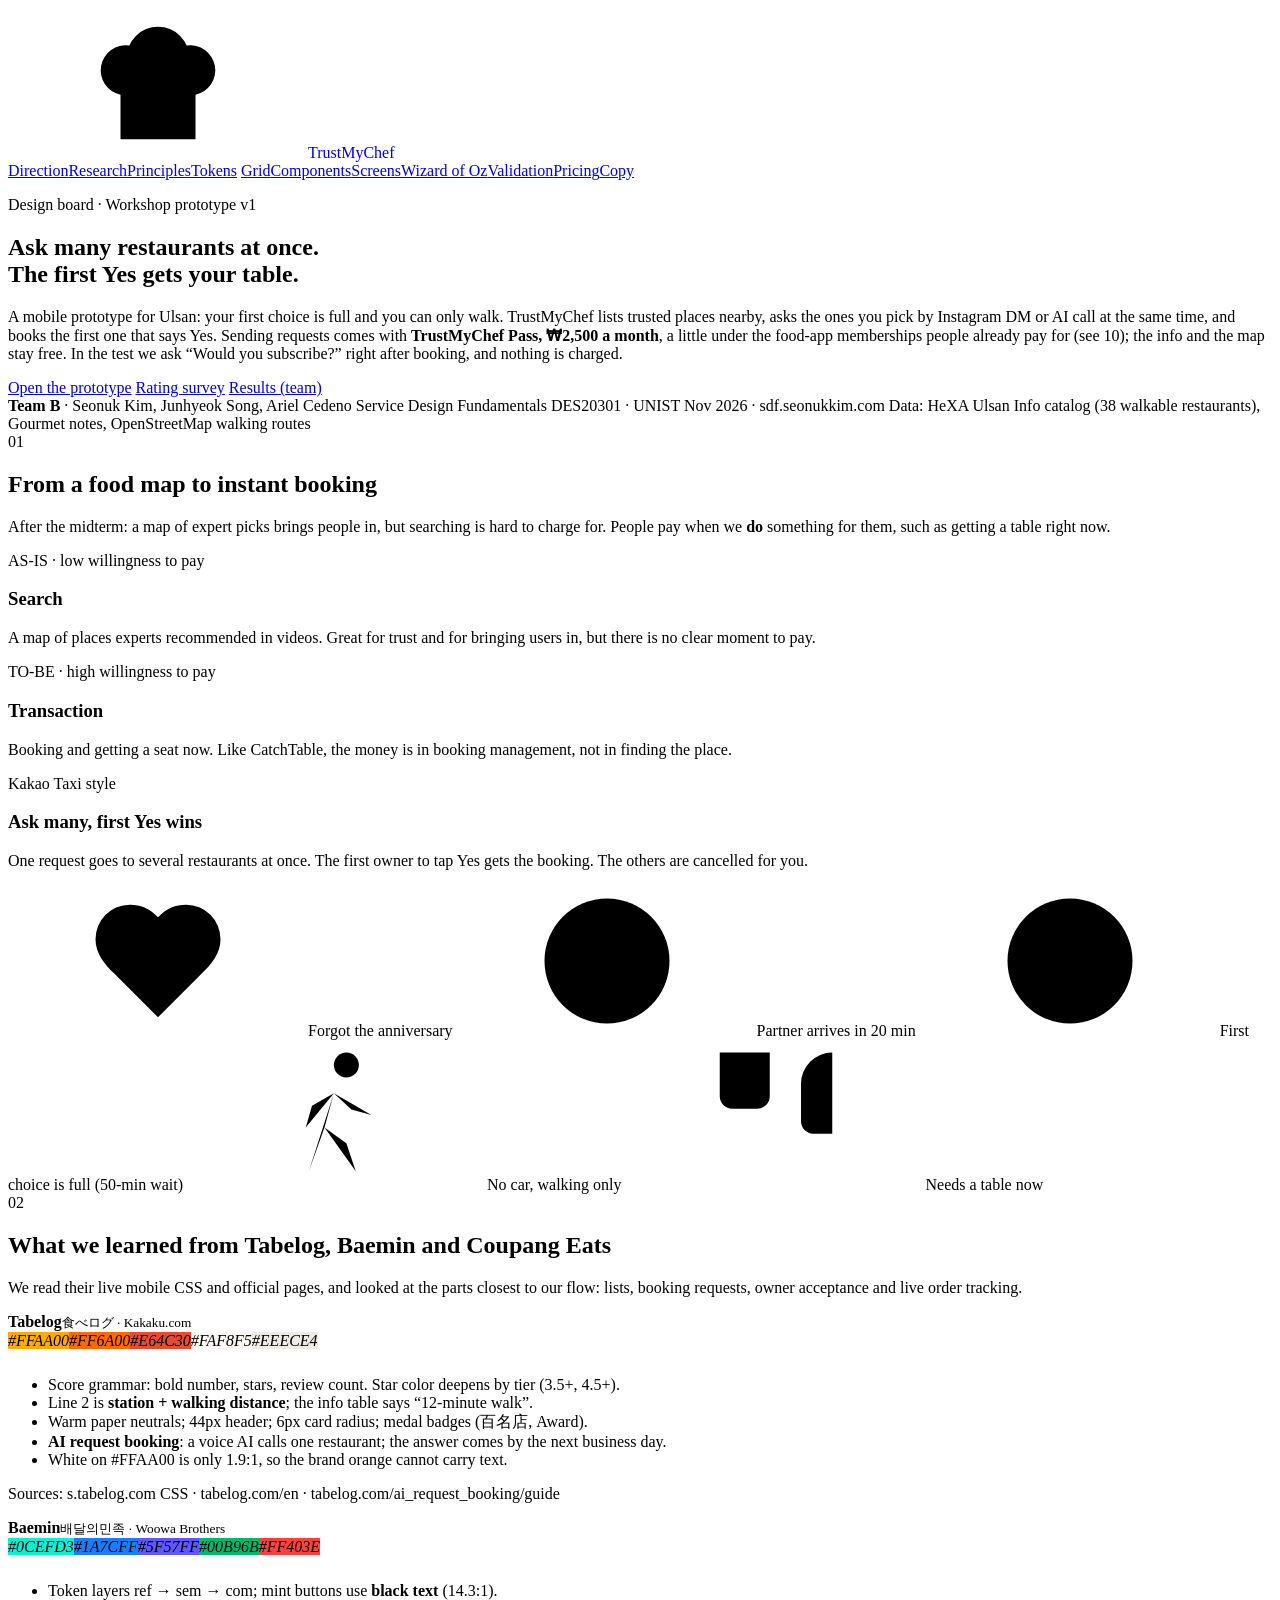
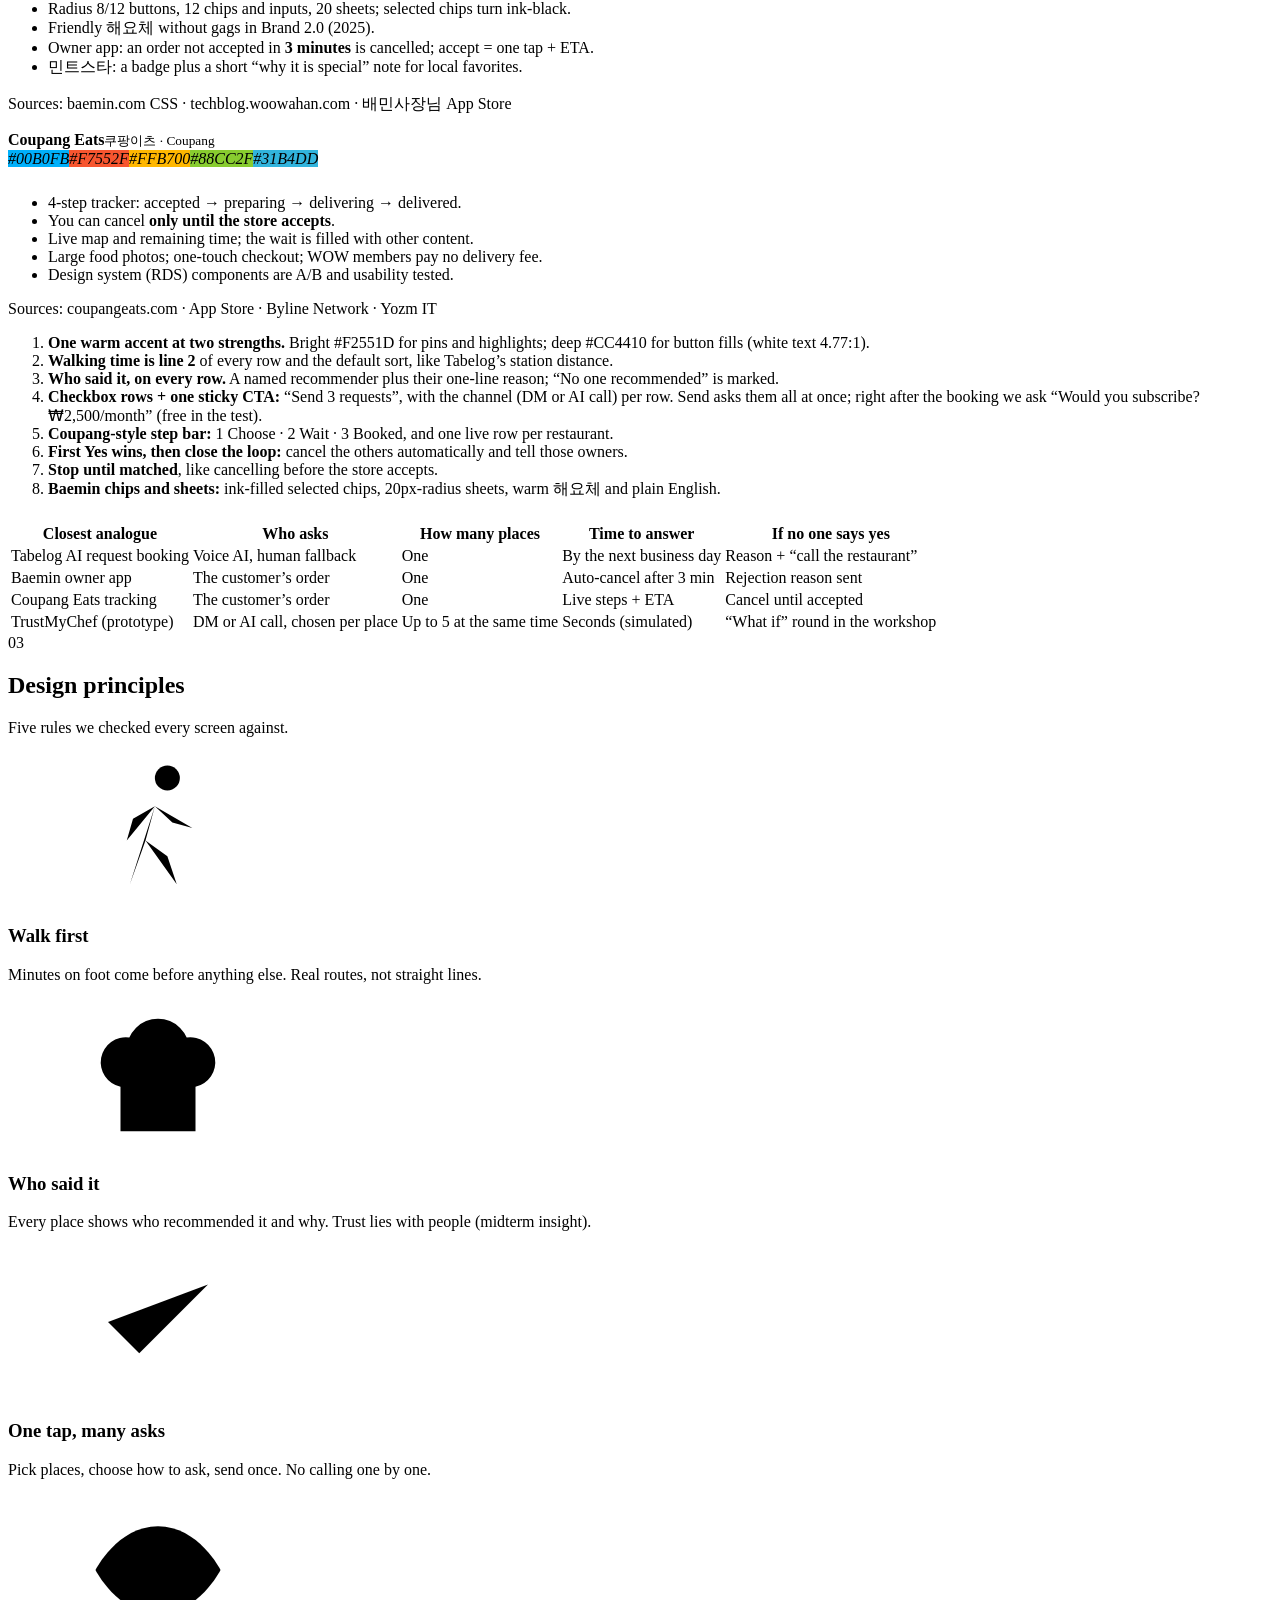
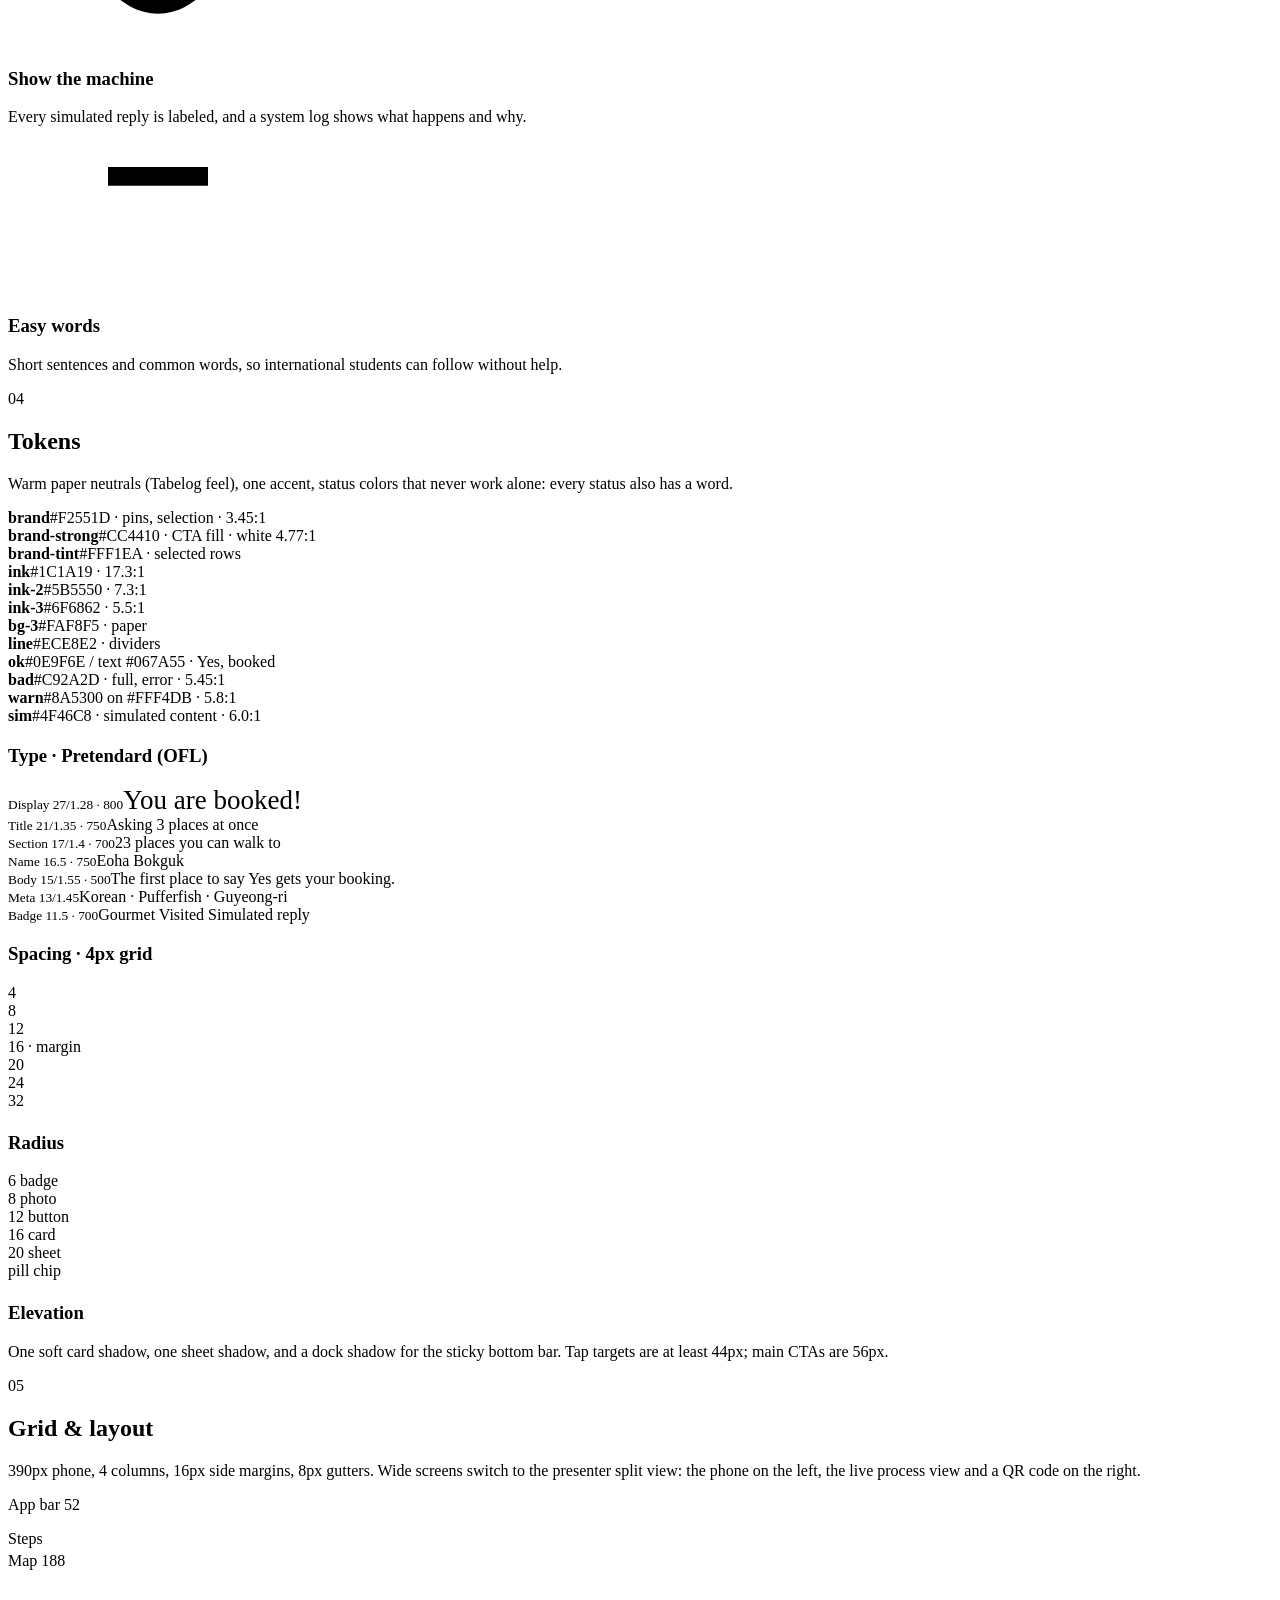
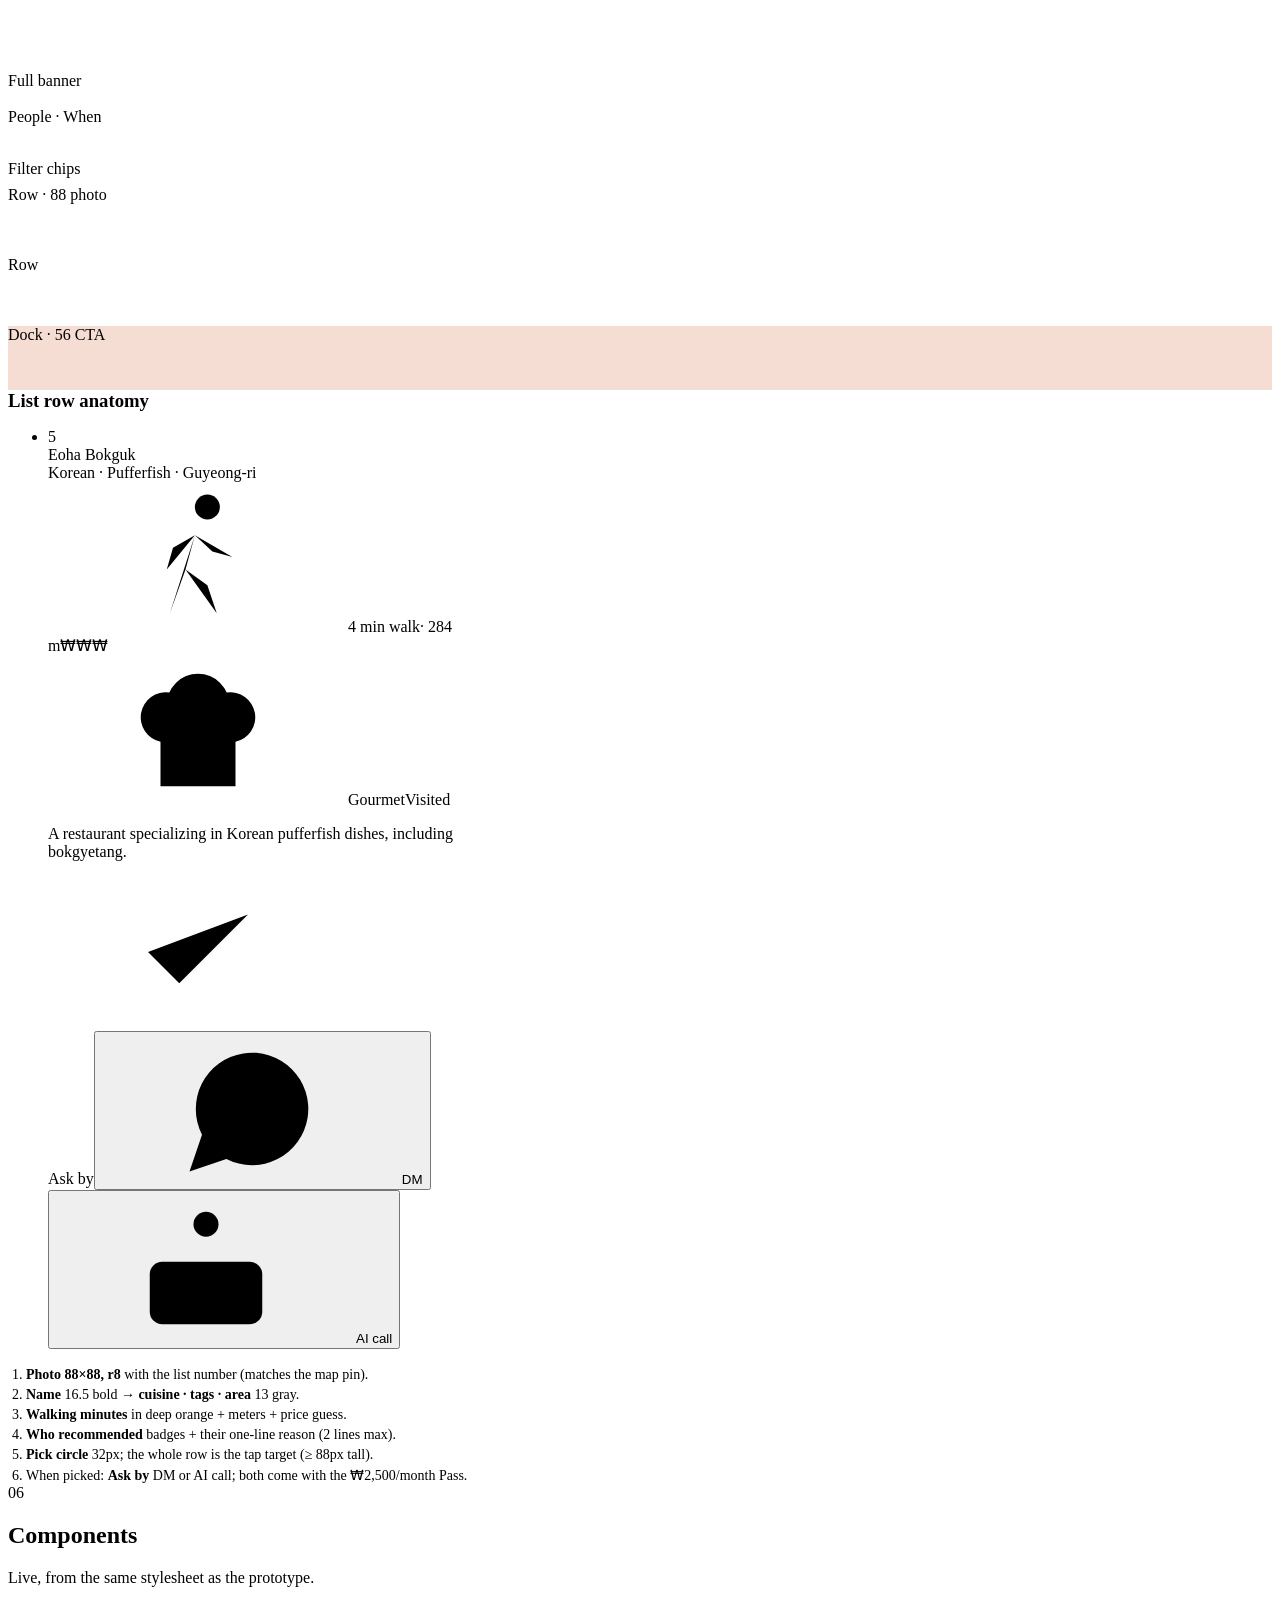
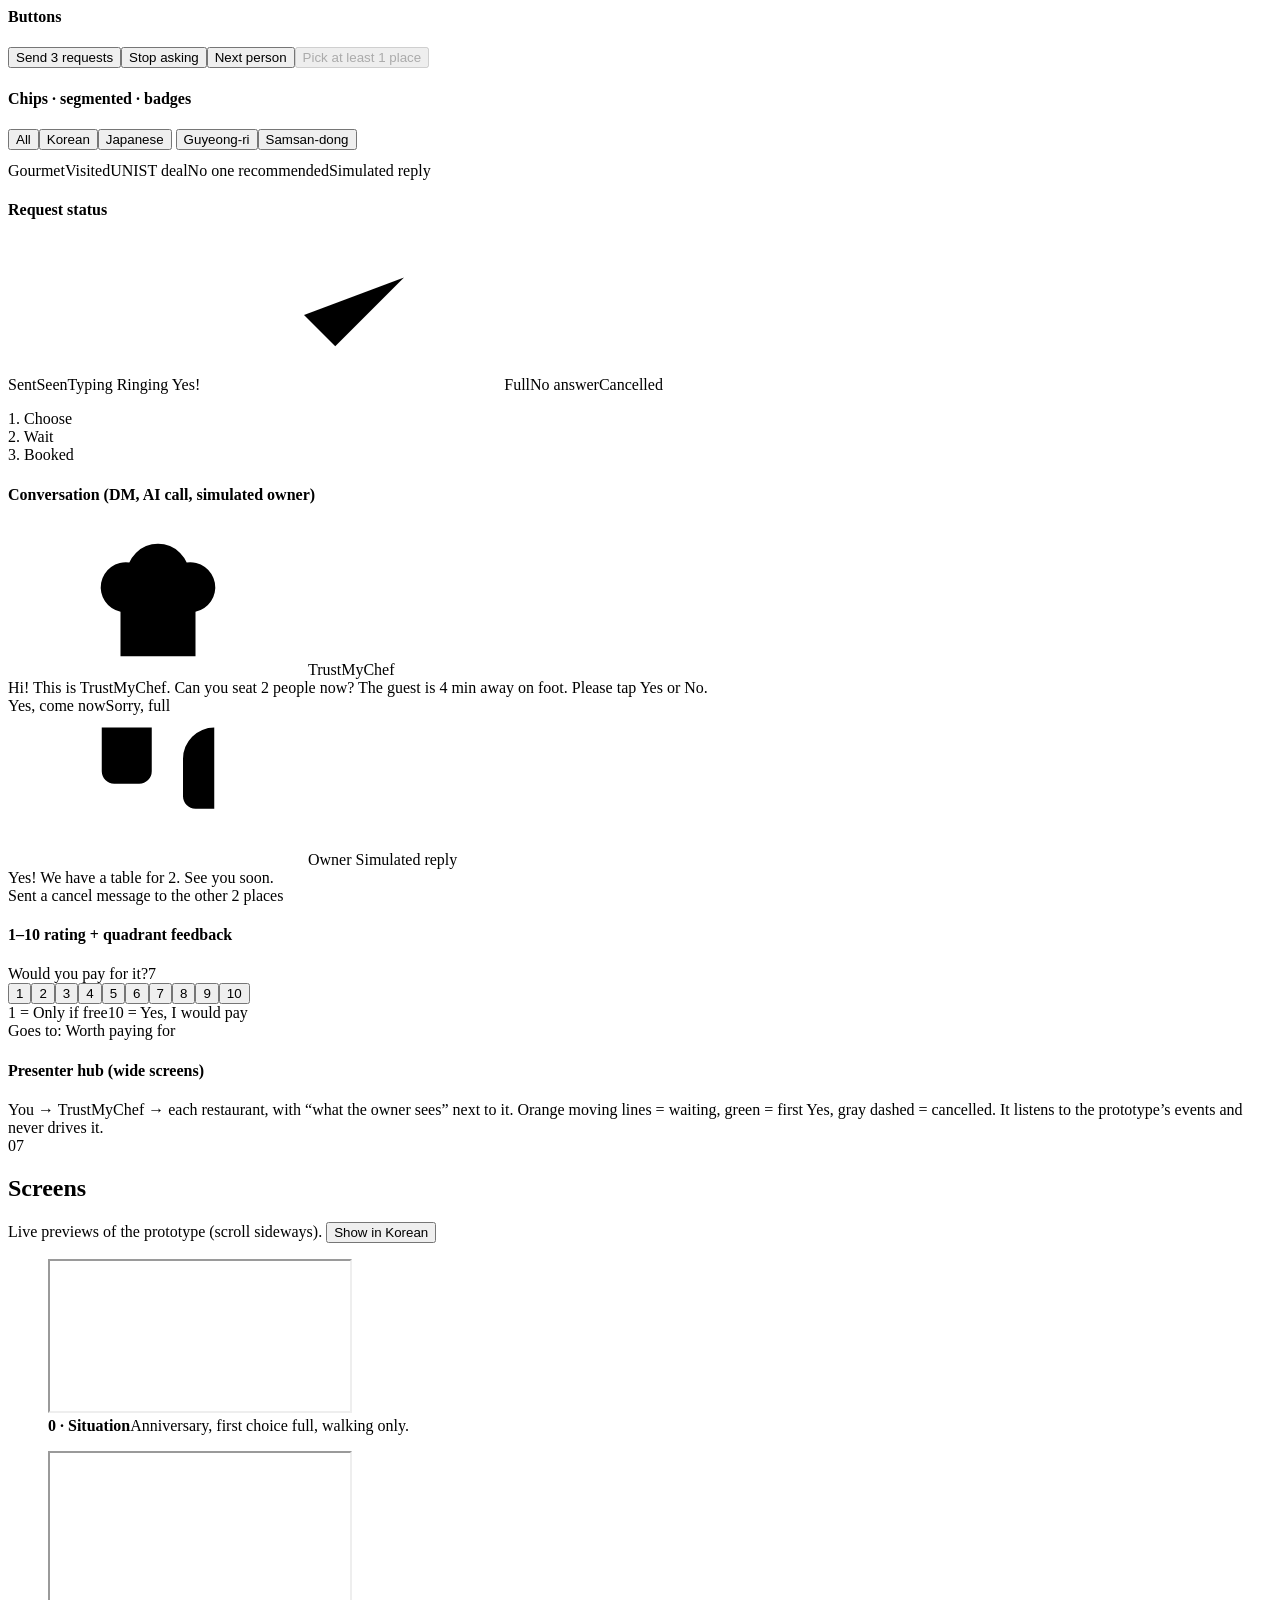
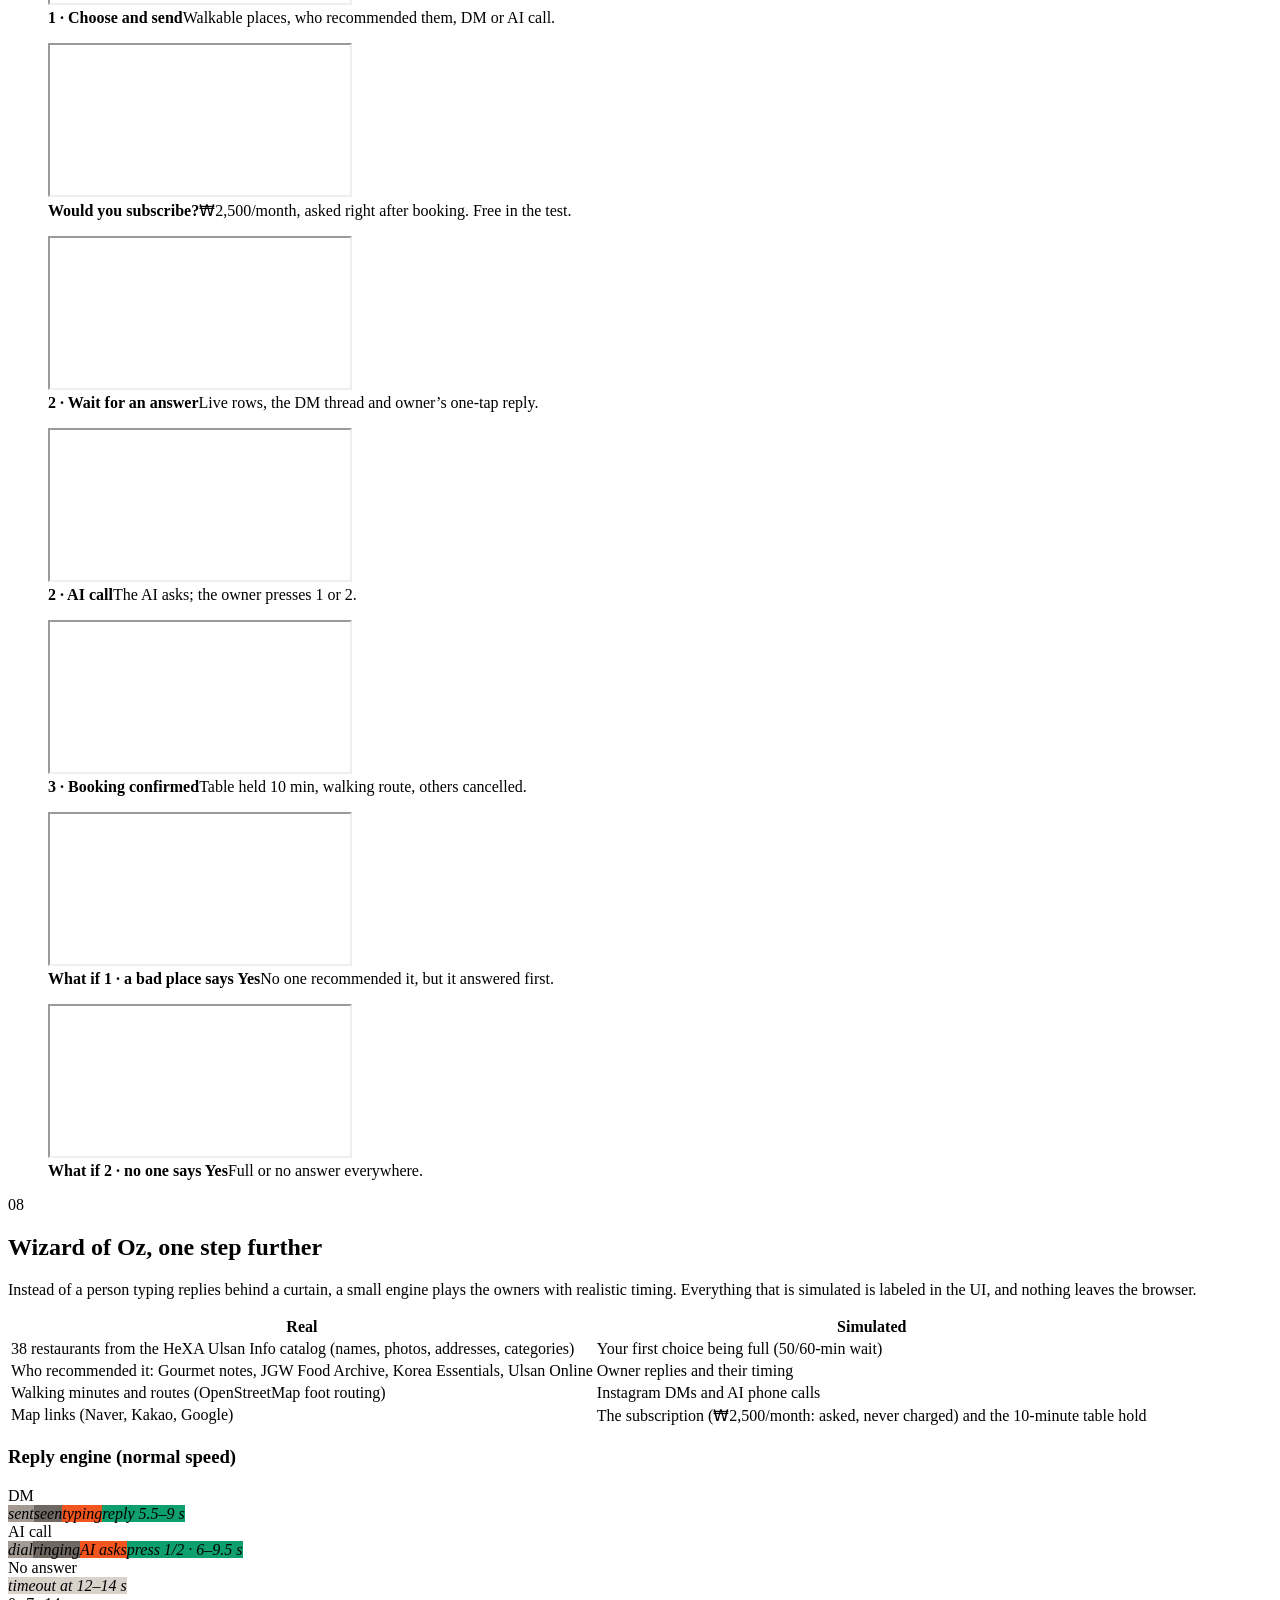
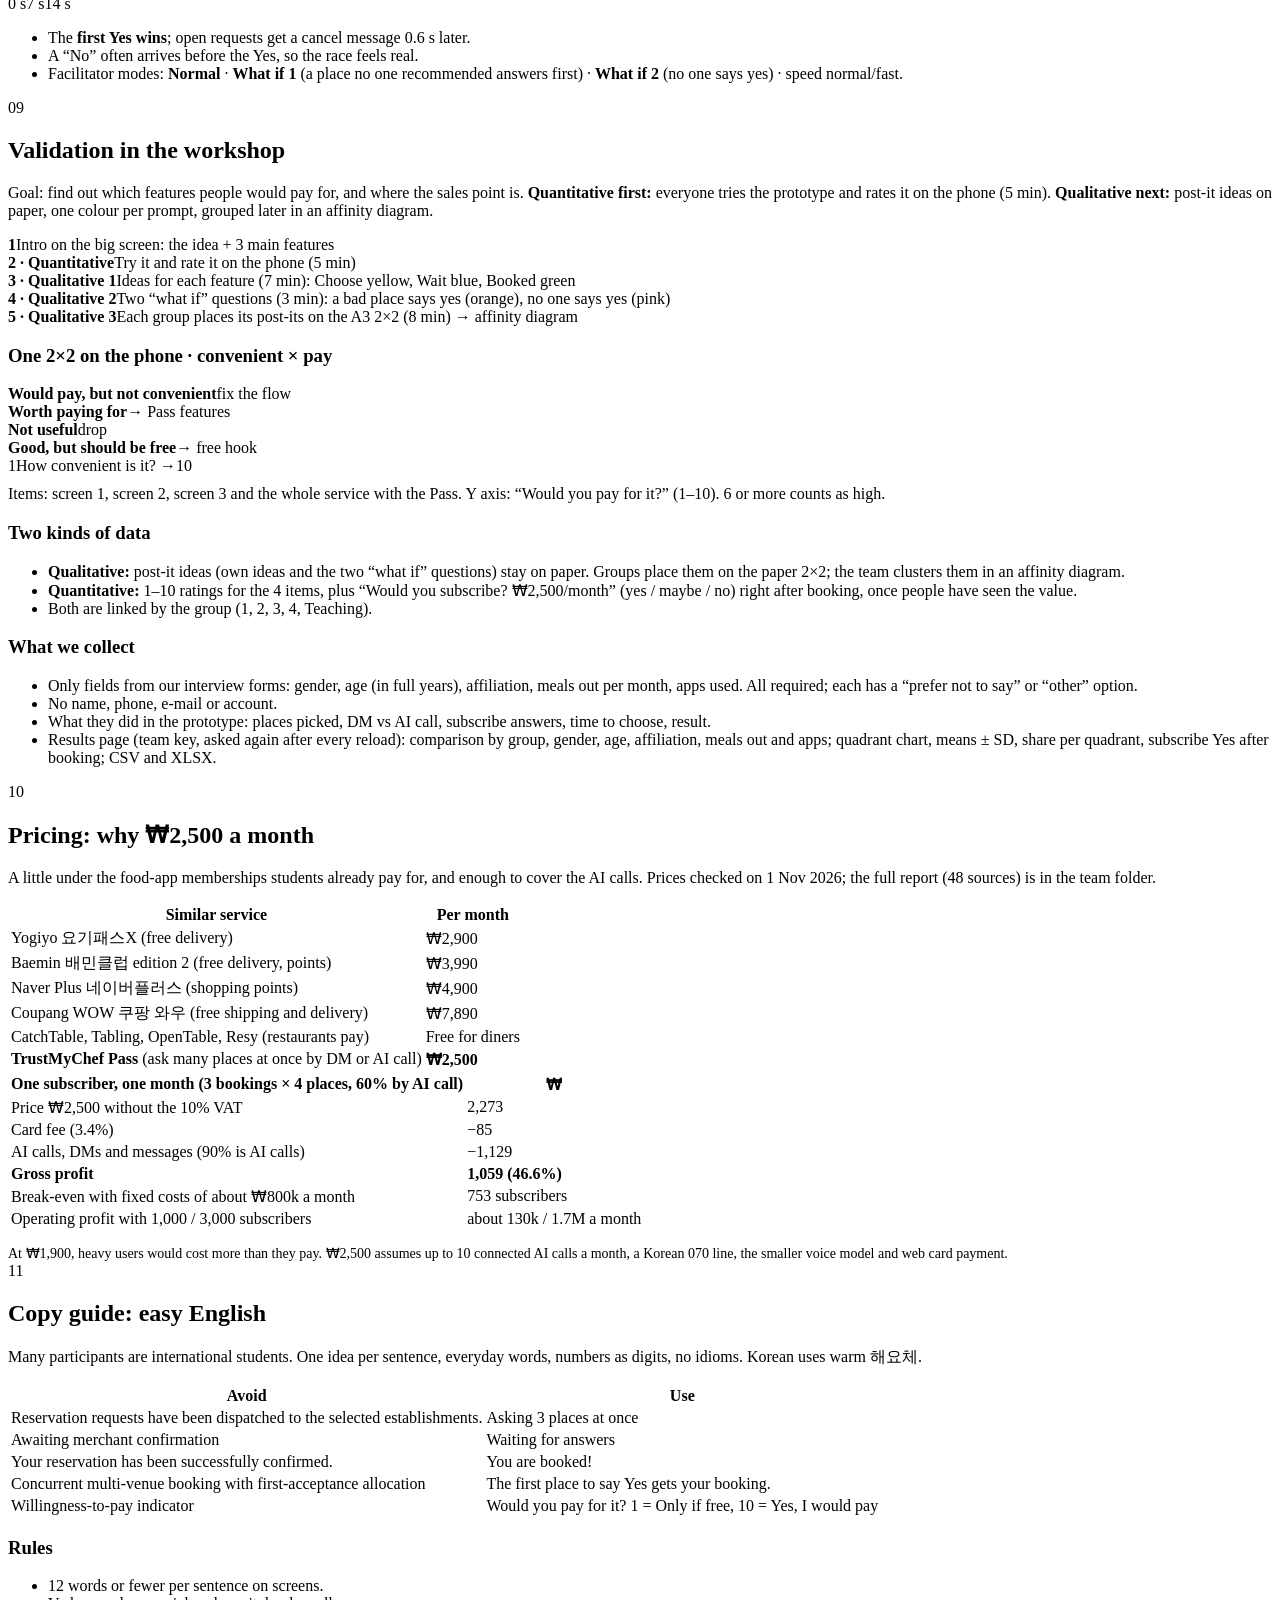
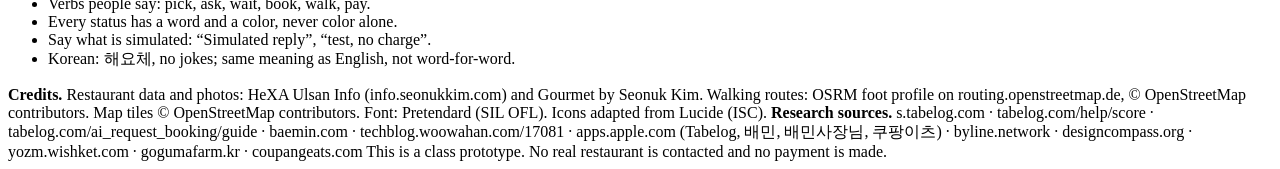
==== commit 6b5d8fd9: "TrustMyChef Pass at 2,500 won a month; results page links on the big screen Price, from the pricing " ====
--- a/public/board/index.html
+++ b/public/board/index.html
@@ -33,7 +33,7 @@
   <a class="brand" href="/" style="text-decoration:none"><span class="brand-mark"><svg class="ic"><use href="#i-chef"/></svg></span>TrustMyChef</a>
   <nav aria-label="Sections">
     <a href="#direction">Direction</a><a href="#research">Research</a><a href="#principles">Principles</a><a href="#tokens">Tokens</a>
-    <a href="#grid">Grid</a><a href="#components">Components</a><a href="#screens">Screens</a><a href="#woz">Wizard of Oz</a><a href="#validation">Validation</a><a href="#copy">Copy</a>
+    <a href="#grid">Grid</a><a href="#components">Components</a><a href="#screens">Screens</a><a href="#woz">Wizard of Oz</a><a href="#validation">Validation</a><a href="#pricing">Pricing</a><a href="#copy">Copy</a>
   </nav>
 </header>
 
@@ -42,7 +42,7 @@
     <div>
       <p class="bd-kicker">Design board · Workshop prototype v1</p>
       <h1>Ask many restaurants at once.<br>The first Yes gets your table.</h1>
-      <p>A mobile prototype for Ulsan: your first choice is full and you can only walk. TrustMyChef lists trusted places nearby, asks the ones you pick by Instagram DM or AI call at the same time, and books the first one that says Yes. Sending requests comes with <b>TrustMyChef Pass, ₩3,000 a month</b>; the info and the map stay free. In the test we ask “Would you subscribe?” before trying and again after booking, and nothing is charged.</p>
+      <p>A mobile prototype for Ulsan: your first choice is full and you can only walk. TrustMyChef lists trusted places nearby, asks the ones you pick by Instagram DM or AI call at the same time, and books the first one that says Yes. Sending requests comes with <b>TrustMyChef Pass, ₩2,500 a month</b>, a little under the food-app memberships people already pay for (see 10); the info and the map stay free. In the test we ask “Would you subscribe?” right after booking, and nothing is charged.</p>
       <div class="bd-links">
         <a class="btn btn-primary btn-sm" href="/">Open the prototype</a>
         <a class="btn btn-line btn-sm" href="/rate">Rating survey</a>
@@ -121,7 +121,7 @@
       <li><span><b>One warm accent at two strengths.</b> Bright #F2551D for pins and highlights; deep #CC4410 for button fills (white text 4.77:1).</span></li>
       <li><span><b>Walking time is line 2</b> of every row and the default sort, like Tabelog’s station distance.</span></li>
       <li><span><b>Who said it, on every row.</b> A named recommender plus their one-line reason; “No one recommended” is marked.</span></li>
-      <li><span><b>Checkbox rows + one sticky CTA:</b> “Send 3 requests”, with the channel (DM or AI call) per row. At Send we ask “Would you subscribe? ₩3,000/month” (free in the test), and again after booking.</span></li>
+      <li><span><b>Checkbox rows + one sticky CTA:</b> “Send 3 requests”, with the channel (DM or AI call) per row. Send asks them all at once; right after the booking we ask “Would you subscribe? ₩2,500/month” (free in the test).</span></li>
       <li><span><b>Coupang-style step bar:</b> 1 Choose · 2 Wait · 3 Booked, and one live row per restaurant.</span></li>
       <li><span><b>First Yes wins, then close the loop:</b> cancel the others automatically and tell those owners.</span></li>
       <li><span><b>Stop until matched</b>, like cancelling before the store accepts.</span></li>
@@ -234,7 +234,7 @@
           <li><b>Walking minutes</b> in deep orange + meters + price guess.</li>
           <li><b>Who recommended</b> badges + their one-line reason (2 lines max).</li>
           <li><b>Pick circle</b> 32px; the whole row is the tap target (≥ 88px tall).</li>
-          <li>When picked: <b>Ask by</b> DM or AI call; both come with the ₩3,000/month Pass.</li>
+          <li>When picked: <b>Ask by</b> DM or AI call; both come with the ₩2,500/month Pass.</li>
         </ol>
       </div>
     </div>
@@ -276,7 +276,7 @@
     <div class="screens" id="shots">
       <figure><div class="frame"><iframe data-shot="intro" title="Intro" loading="lazy"></iframe></div><figcaption><b>0 · Situation</b>Anniversary, first choice full, walking only.</figcaption></figure>
       <figure><div class="frame"><iframe data-shot="choose" title="Choose" loading="lazy"></iframe></div><figcaption><b>1 · Choose and send</b>Walkable places, who recommended them, DM or AI call.</figcaption></figure>
-      <figure><div class="frame"><iframe data-shot="pass" title="Pass" loading="lazy"></iframe></div><figcaption><b>Would you subscribe?</b>₩3,000/month, asked before trying and after booking. Free in the test.</figcaption></figure>
+      <figure><div class="frame"><iframe data-shot="pass" title="Pass" loading="lazy"></iframe></div><figcaption><b>Would you subscribe?</b>₩2,500/month, asked right after booking. Free in the test.</figcaption></figure>
       <figure><div class="frame"><iframe data-shot="wait" title="Wait" loading="lazy"></iframe></div><figcaption><b>2 · Wait for an answer</b>Live rows, the DM thread and owner’s one-tap reply.</figcaption></figure>
       <figure><div class="frame"><iframe data-shot="call" title="AI call" loading="lazy"></iframe></div><figcaption><b>2 · AI call</b>The AI asks; the owner presses 1 or 2.</figcaption></figure>
       <figure><div class="frame"><iframe data-shot="booked" title="Booked" loading="lazy"></iframe></div><figcaption><b>3 · Booking confirmed</b>Table held 10 min, walking route, others cancelled.</figcaption></figure>
@@ -295,7 +295,7 @@
           <tr><td>38 restaurants from the HeXA Ulsan Info catalog (names, photos, addresses, categories)</td><td>Your first choice being full (50/60-min wait)</td></tr>
           <tr><td>Who recommended it: Gourmet notes, JGW Food Archive, Korea Essentials, Ulsan Online</td><td>Owner replies and their timing</td></tr>
           <tr><td>Walking minutes and routes (OpenStreetMap foot routing)</td><td>Instagram DMs and AI phone calls</td></tr>
-          <tr><td>Map links (Naver, Kakao, Google)</td><td>The subscription (₩3,000/month: asked, never charged) and the 10-minute table hold</td></tr>
+          <tr><td>Map links (Naver, Kakao, Google)</td><td>The subscription (₩2,500/month: asked, never charged) and the 10-minute table hold</td></tr>
         </tbody>
       </table>
       <div class="card">
@@ -315,13 +315,13 @@
 
   <!-- 09 -->
   <section class="bd-sec" id="validation">
-    <header><span class="n">09</span><h2>Validation in the workshop</h2><p>Goal: find out which features people would pay for, and where the sales point is. <b>Quantitative first:</b> everyone tries the prototype and rates it on the phone (3–5 min). <b>Qualitative next:</b> post-it ideas on paper, grouped later in an affinity diagram.</p></header>
+    <header><span class="n">09</span><h2>Validation in the workshop</h2><p>Goal: find out which features people would pay for, and where the sales point is. <b>Quantitative first:</b> everyone tries the prototype and rates it on the phone (5 min). <b>Qualitative next:</b> post-it ideas on paper, one colour per prompt, grouped later in an affinity diagram.</p></header>
     <div class="timeline five">
       <div><b>1</b>Intro on the big screen: the idea + 3 main features</div>
-      <div class="hl"><b>2 · Quantitative</b>Try it and rate it on the phone (3–5 min)</div>
-      <div><b>3 · Qualitative</b>Post-its: ideas for each feature</div>
-      <div><b>4</b>Two “what if” questions: a bad place says yes? No one says yes?</div>
-      <div><b>5</b>A3 2×2 with post-its + discussion → affinity diagram</div>
+      <div class="hl"><b>2 · Quantitative</b>Try it and rate it on the phone (5 min)</div>
+      <div><b>3 · Qualitative 1</b>Ideas for each feature (7 min): Choose yellow, Wait blue, Booked green</div>
+      <div><b>4 · Qualitative 2</b>Two “what if” questions (3 min): a bad place says yes (orange), no one says yes (pink)</div>
+      <div><b>5 · Qualitative 3</b>Each group places its post-its on the A3 2×2 (8 min) → affinity diagram</div>
     </div>
     <div class="grid3" style="margin-top:18px">
       <div class="card"><h3>One 2×2 on the phone · convenient × pay</h3>
@@ -331,7 +331,7 @@
       <div class="card"><h3>Two kinds of data</h3>
         <ul>
           <li><b>Qualitative:</b> post-it ideas (own ideas and the two “what if” questions) stay on paper. Groups place them on the paper 2×2; the team clusters them in an affinity diagram.</li>
-          <li><b>Quantitative:</b> 1–10 ratings for the 4 items, plus “Would you subscribe? ₩3,000/month” (yes / maybe / no) before trying and after booking: the change shows the sales point.</li>
+          <li><b>Quantitative:</b> 1–10 ratings for the 4 items, plus “Would you subscribe? ₩2,500/month” (yes / maybe / no) right after booking, once people have seen the value.</li>
           <li>Both are linked by the group (1, 2, 3, 4, Teaching).</li>
         </ul></div>
       <div class="card"><h3>What we collect</h3>
@@ -339,14 +339,44 @@
           <li>Only fields from our interview forms: gender, age (in full years), affiliation, meals out per month, apps used. All required; each has a “prefer not to say” or “other” option.</li>
           <li>No name, phone, e-mail or account.</li>
           <li>What they did in the prototype: places picked, DM vs AI call, subscribe answers, time to choose, result.</li>
-          <li>Results page (team key): one quadrant chart, means ± SD, share per quadrant, subscribe yes-rate before → after, filters, CSV export.</li>
+          <li>Results page (team key, asked again after every reload): comparison by group, gender, age, affiliation, meals out and apps; quadrant chart, means ± SD, share per quadrant, subscribe Yes after booking; CSV and XLSX.</li>
         </ul></div>
     </div>
   </section>
 
   <!-- 10 -->
+  <section class="bd-sec" id="pricing">
+    <header><span class="n">10</span><h2>Pricing: why ₩2,500 a month</h2><p>A little under the food-app memberships students already pay for, and enough to cover the AI calls. Prices checked on 1 Nov 2026; the full report (48 sources) is in the team folder.</p></header>
+    <div class="grid2">
+      <table class="bt">
+        <thead><tr><th>Similar service</th><th>Per month</th></tr></thead>
+        <tbody>
+          <tr><td>Yogiyo 요기패스X (free delivery)</td><td>₩2,900</td></tr>
+          <tr><td>Baemin 배민클럽 edition 2 (free delivery, points)</td><td>₩3,990</td></tr>
+          <tr><td>Naver Plus 네이버플러스 (shopping points)</td><td>₩4,900</td></tr>
+          <tr><td>Coupang WOW 쿠팡 와우 (free shipping and delivery)</td><td>₩7,890</td></tr>
+          <tr><td>CatchTable, Tabling, OpenTable, Resy (restaurants pay)</td><td>Free for diners</td></tr>
+          <tr><td><b>TrustMyChef Pass</b> (ask many places at once by DM or AI call)</td><td><b>₩2,500</b></td></tr>
+        </tbody>
+      </table>
+      <table class="bt">
+        <thead><tr><th>One subscriber, one month (3 bookings × 4 places, 60% by AI call)</th><th>₩</th></tr></thead>
+        <tbody>
+          <tr><td>Price ₩2,500 without the 10% VAT</td><td>2,273</td></tr>
+          <tr><td>Card fee (3.4%)</td><td>−85</td></tr>
+          <tr><td>AI calls, DMs and messages (90% is AI calls)</td><td>−1,129</td></tr>
+          <tr><td><b>Gross profit</b></td><td><b>1,059 (46.6%)</b></td></tr>
+          <tr><td>Break-even with fixed costs of about ₩800k a month</td><td>753 subscribers</td></tr>
+          <tr><td>Operating profit with 1,000 / 3,000 subscribers</td><td>about 130k / 1.7M a month</td></tr>
+        </tbody>
+      </table>
+    </div>
+    <p style="margin:14px 0 0;color:var(--ink-2);font-size:14px">At ₩1,900, heavy users would cost more than they pay. ₩2,500 assumes up to 10 connected AI calls a month, a Korean 070 line, the smaller voice model and web card payment.</p>
+  </section>
+
+  <!-- 11 -->
   <section class="bd-sec" id="copy">
-    <header><span class="n">10</span><h2>Copy guide: easy English</h2><p>Many participants are international students. One idea per sentence, everyday words, numbers as digits, no idioms. Korean uses warm 해요체.</p></header>
+    <header><span class="n">11</span><h2>Copy guide: easy English</h2><p>Many participants are international students. One idea per sentence, everyday words, numbers as digits, no idioms. Korean uses warm 해요체.</p></header>
     <div class="grid2">
       <table class="bt copy-t">
         <thead><tr><th>Avoid</th><th>Use</th></tr></thead>
